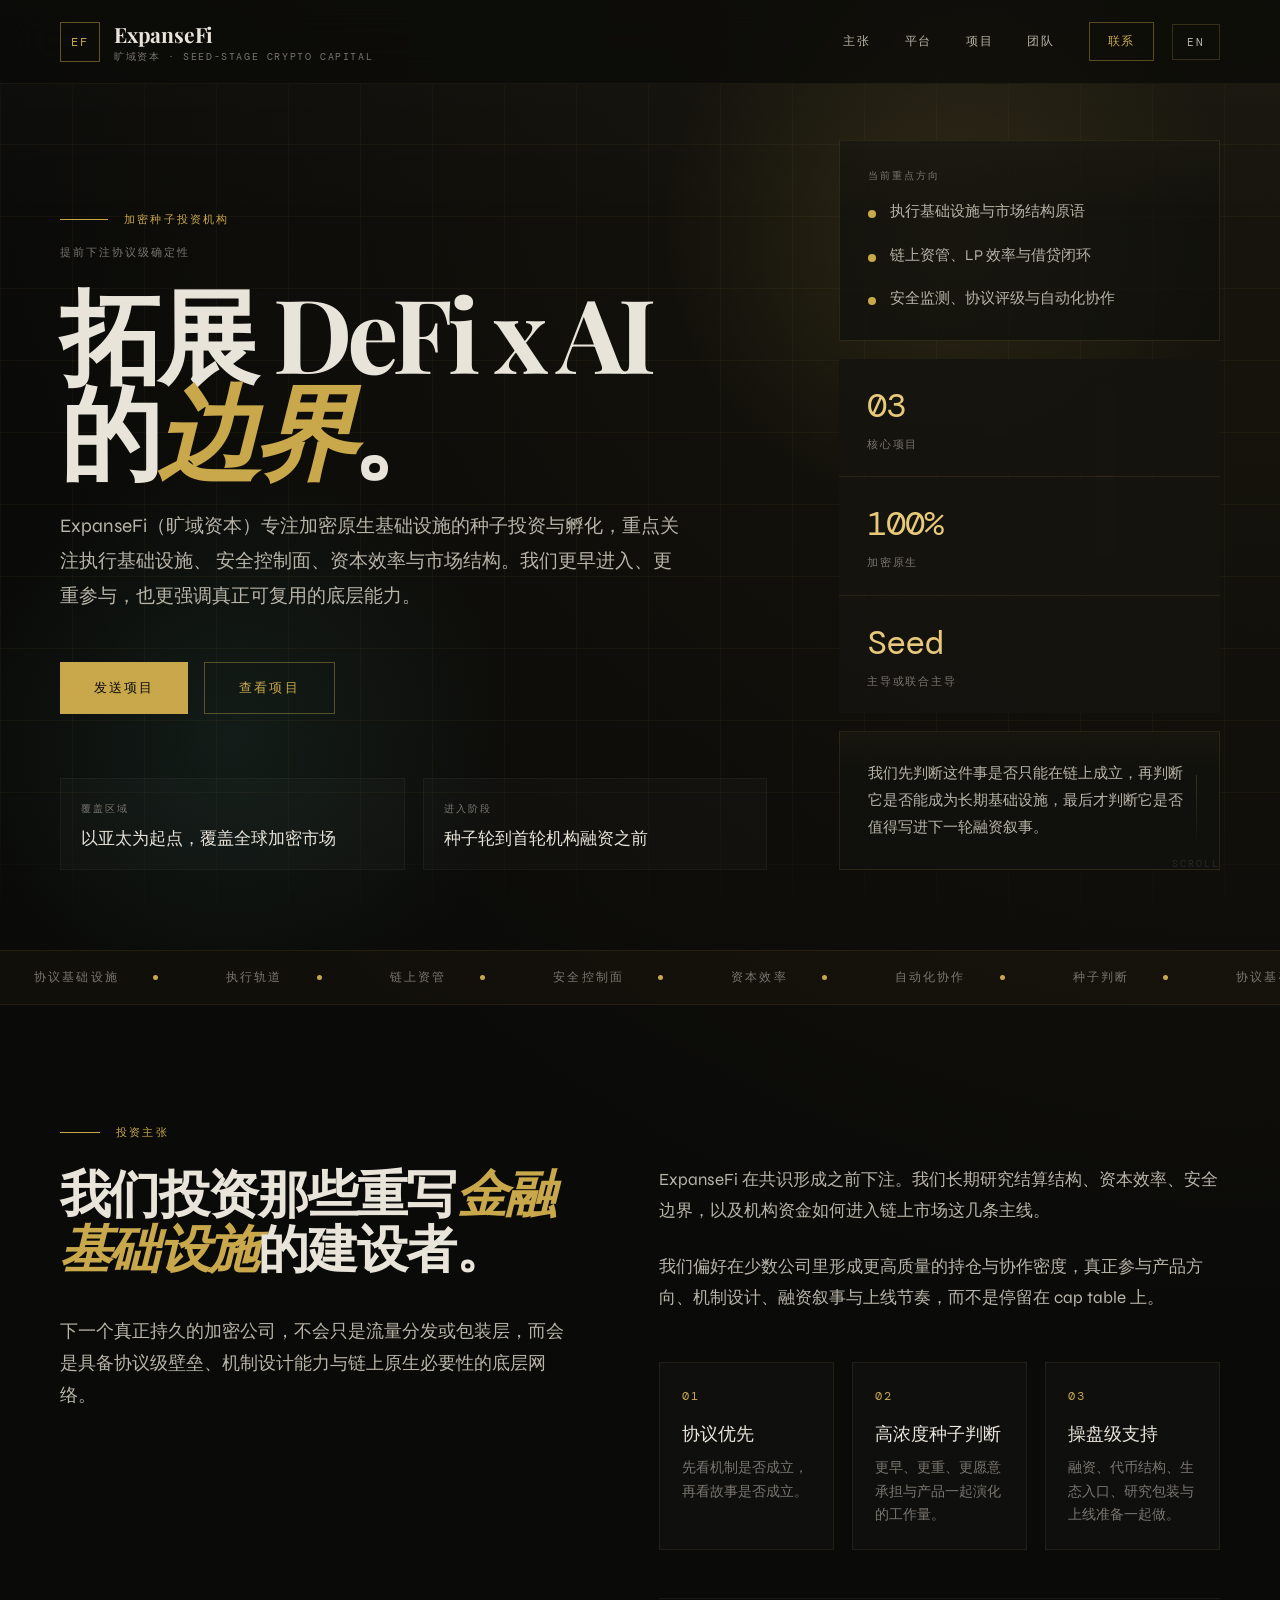
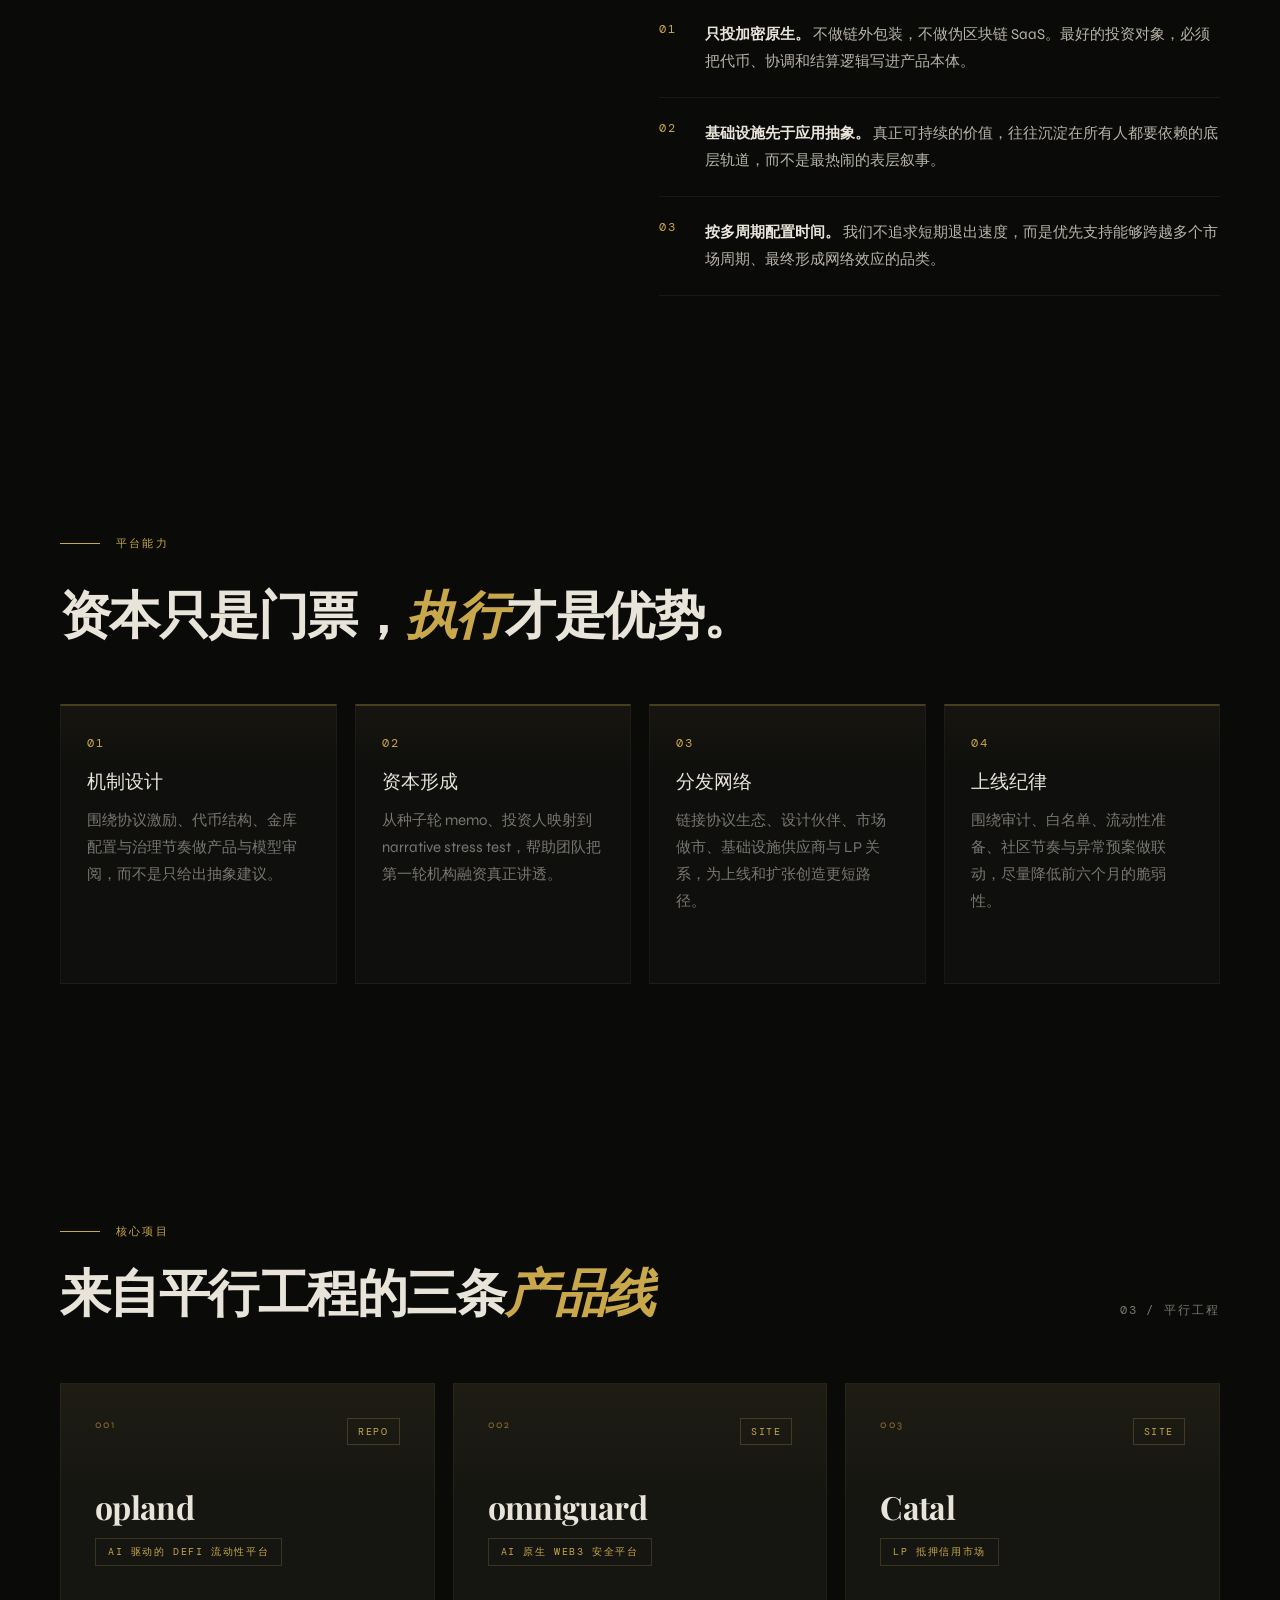
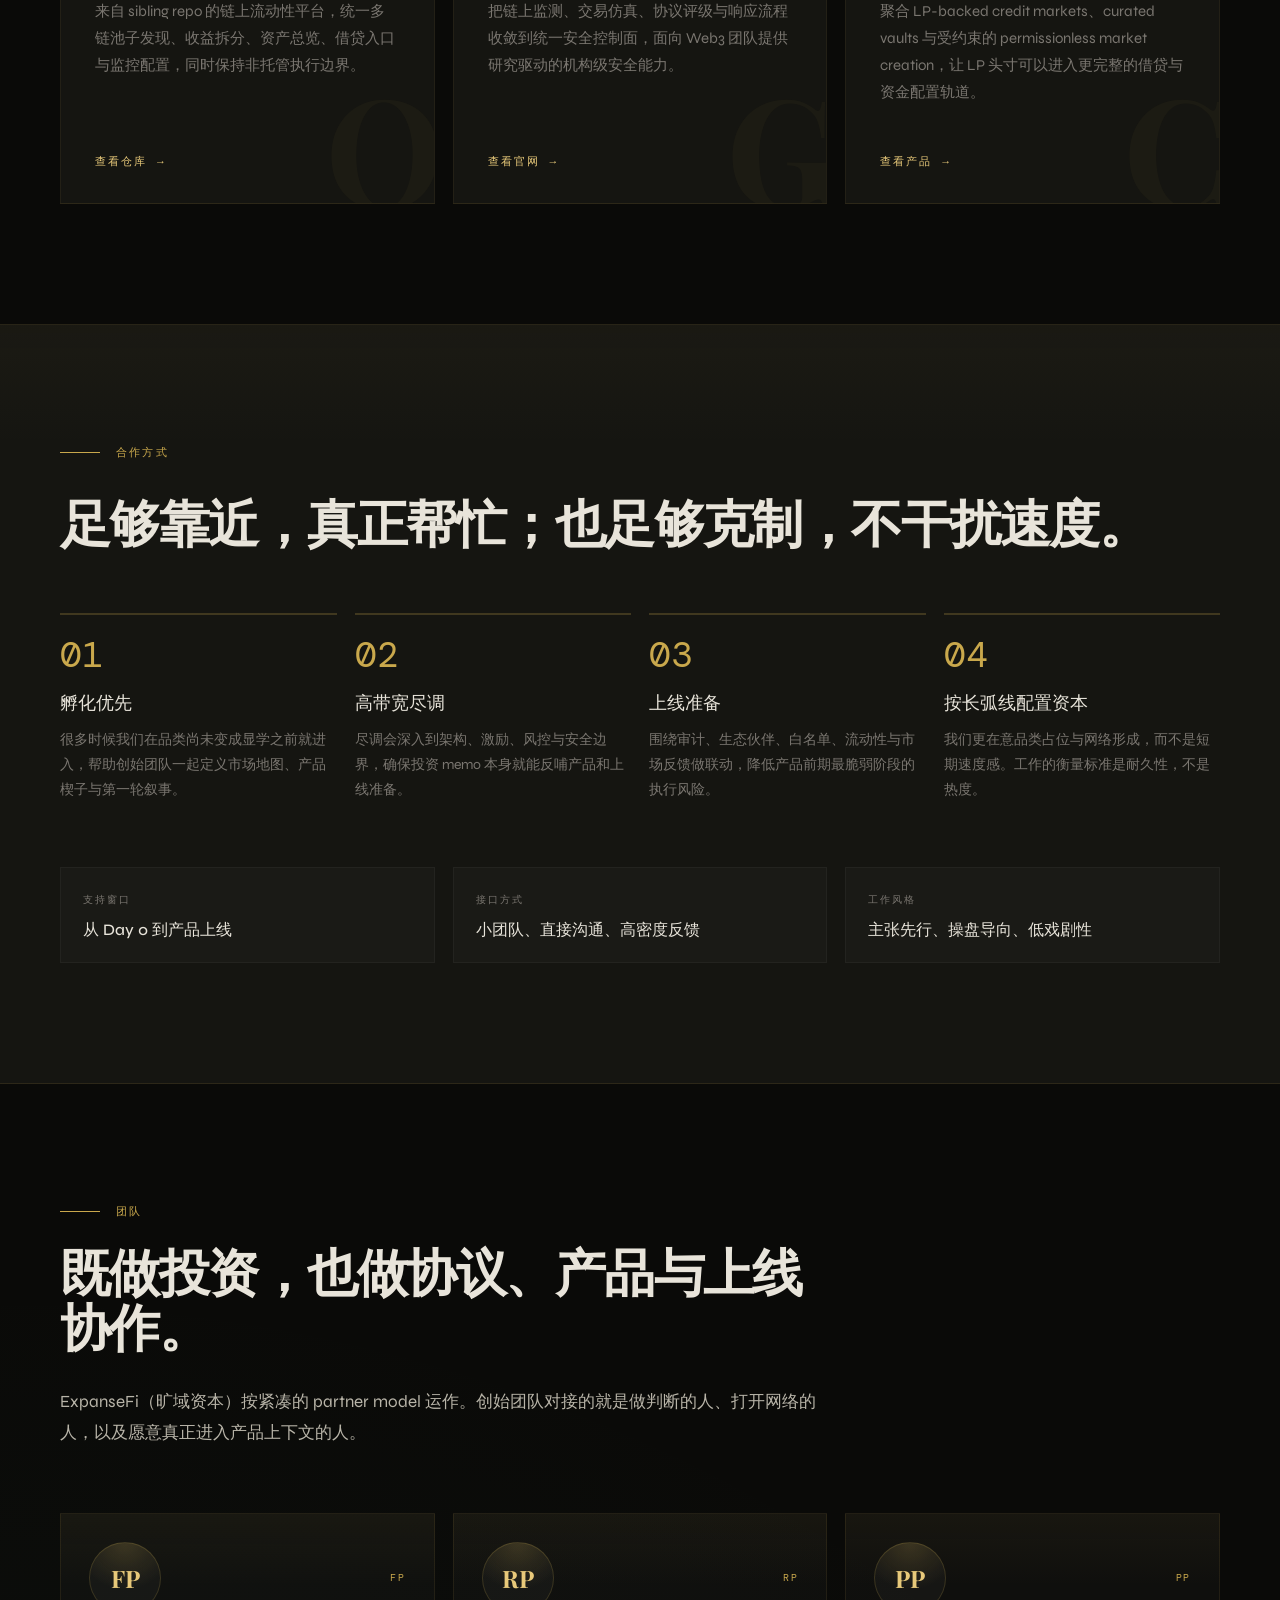
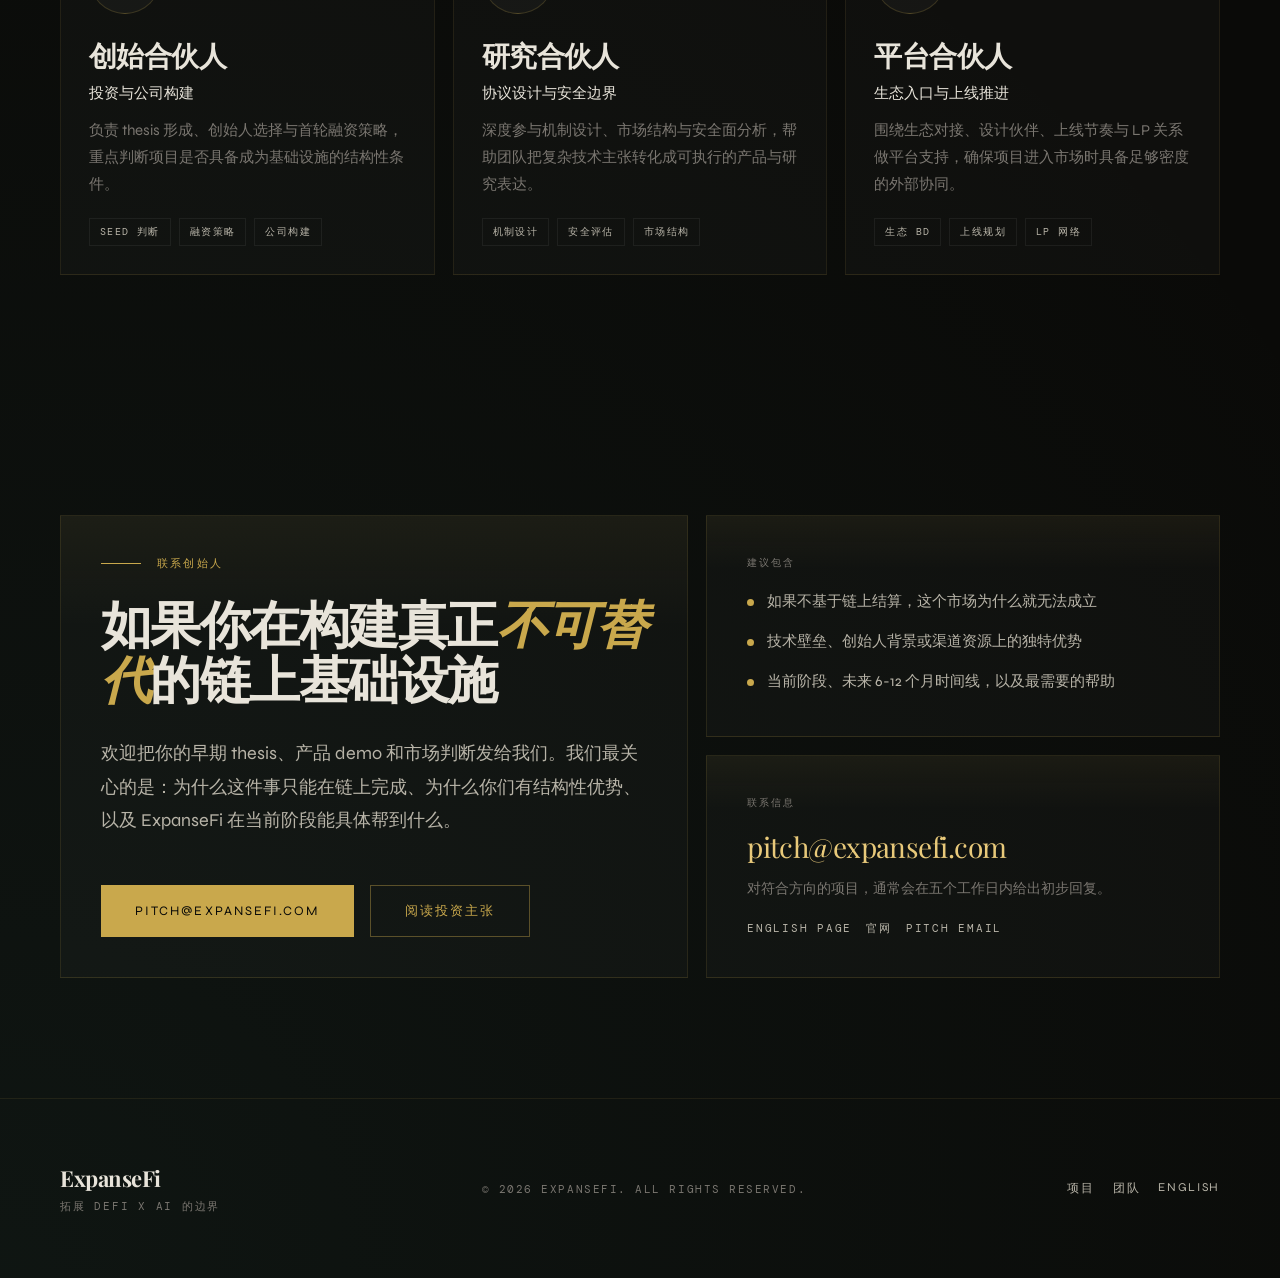
==== index.html @ 43fbf2d3 "Initial ExpanseFi site" ====
<!DOCTYPE html>
<html lang="zh-CN">
<head>
  <meta charset="UTF-8" />
  <meta name="viewport" content="width=device-width, initial-scale=1.0" />
  <meta
    name="description"
    content="ExpanseFi（旷域资本）聚焦加密原生基础设施的种子投资与孵化，展示投资主张、平台能力以及来自平行工程仓库的三条核心产品线。"
  />
  <meta name="theme-color" content="#0A0A08" />
  <meta property="og:title" content="ExpanseFi（旷域资本） | 中文展示页" />
  <meta
    property="og:description"
    content="拓展 DeFi x AI 的边界。种子阶段资本、平台支持与三条核心项目线索。"
  />
  <meta property="og:type" content="website" />
  <meta property="og:url" content="https://expansefi.com/" />
  <meta name="twitter:card" content="summary_large_image" />
  <meta
    name="twitter:description"
    content="ExpanseFi（旷域资本），加密原生基础设施的种子投资与孵化平台。"
  />
  <title>ExpanseFi（旷域资本）｜拓展 DeFi x AI 的边界</title>
  <link rel="canonical" href="https://expansefi.com/" />
  <link rel="alternate" hreflang="en" href="./en.html" />
  <link rel="icon" href="./favicon.svg" type="image/svg+xml" />
  <link rel="preconnect" href="https://fonts.googleapis.com" />
  <link rel="preconnect" href="https://fonts.gstatic.com" crossorigin />
  <link rel="stylesheet" href="./tokens.css" />
  <link rel="stylesheet" href="./global.css" />
  <link rel="stylesheet" href="./animations.css" />
</head>
<body>
  <div id="cursor" aria-hidden="true"></div>
  <div id="cursor-ring" aria-hidden="true"></div>

  <nav id="navbar" class="navbar" aria-label="主导航">
    <a href="#hero" class="logo">
      <span class="logo-mark">EF</span>
      <span class="logo-text">
        <strong>ExpanseFi</strong>
        <small>旷域资本 · Seed-Stage Crypto Capital</small>
      </span>
    </a>

    <div class="nav-tools">
      <div class="nav-links" id="nav-links">
        <a href="#thesis" data-nav-link>主张</a>
        <a href="#platform" data-nav-link>平台</a>
        <a href="#portfolio" data-nav-link>项目</a>
        <a href="#team" data-nav-link>团队</a>
        <a href="#contact" class="nav-cta" data-nav-link>联系</a>
      </div>
      <a href="./en.html" class="lang-switch" lang="en">EN</a>
    </div>

    <button
      class="nav-hamburger"
      type="button"
      aria-label="打开菜单"
      aria-controls="mobile-menu"
      aria-expanded="false"
      data-label-open="打开菜单"
      data-label-close="关闭菜单"
    >
      <span></span>
      <span></span>
      <span></span>
    </button>
  </nav>

  <div class="mobile-menu" id="mobile-menu" hidden>
    <div class="mobile-menu-inner">
      <div class="mobile-menu-top">
        <span class="mobile-menu-label">导航</span>
        <button class="mobile-menu-close" type="button" aria-label="关闭菜单">关闭</button>
      </div>
      <div class="mobile-menu-links">
        <a href="#thesis" data-mobile-link>主张</a>
        <a href="#platform" data-mobile-link>平台</a>
        <a href="#portfolio" data-mobile-link>项目</a>
        <a href="#team" data-mobile-link>团队</a>
        <a href="#contact" data-mobile-link>联系</a>
      </div>
      <div class="mobile-menu-footer">
        <span class="mobile-menu-label">Language</span>
        <a href="./en.html" class="mobile-menu-lang" lang="en">English</a>
      </div>
    </div>
  </div>

  <main>
    <section id="hero" class="hero">
      <div class="hero-bg" aria-hidden="true"></div>
      <div class="hero-grid" aria-hidden="true"></div>
      <div class="hero-watermark" aria-hidden="true">Ⅰ</div>

      <div class="hero-shell">
        <div class="hero-copy">
          <div class="tag fade-in d1">加密种子投资机构</div>
          <p class="hero-kicker fade-in d1">提前下注协议级确定性</p>
          <h1 class="hero-title fade-in d2">
            拓展 DeFi x AI<br />
            的<em>边界</em>。
          </h1>
          <p class="hero-lead fade-in d3">
            ExpanseFi（旷域资本）专注加密原生基础设施的种子投资与孵化，重点关注执行基础设施、
            安全控制面、资本效率与市场结构。我们更早进入、更重参与，也更强调真正可复用的底层能力。
          </p>

          <div class="hero-actions fade-in d4">
            <a href="#contact" class="btn-primary">发送项目</a>
            <a href="#portfolio" class="btn-outline">查看项目</a>
          </div>

          <div class="hero-notes fade-in d5">
            <div class="hero-note">
              <span class="hero-note-label">覆盖区域</span>
              <strong>以亚太为起点，覆盖全球加密市场</strong>
            </div>
            <div class="hero-note">
              <span class="hero-note-label">进入阶段</span>
              <strong>种子轮到首轮机构融资之前</strong>
            </div>
          </div>
        </div>

        <aside class="hero-rail fade-in d4" aria-label="当前重点方向">
          <div class="rail-panel">
            <div class="mini-label">当前重点方向</div>
            <ul class="focus-list">
              <li>执行基础设施与市场结构原语</li>
              <li>链上资管、LP 效率与借贷闭环</li>
              <li>安全监测、协议评级与自动化协作</li>
            </ul>
          </div>

          <div class="hero-stats">
            <div class="stat">
              <span class="stat-num" data-portfolio-count>03</span>
              <span class="stat-label">核心项目</span>
            </div>
            <div class="stat-divider" aria-hidden="true"></div>
            <div class="stat">
              <span class="stat-num">100%</span>
              <span class="stat-label">加密原生</span>
            </div>
            <div class="stat-divider" aria-hidden="true"></div>
            <div class="stat">
              <span class="stat-num">Seed</span>
              <span class="stat-label">主导或联合主导</span>
            </div>
          </div>

          <div class="rail-panel rail-panel-quote">
            <p>
              我们先判断这件事是否只能在链上成立，再判断它是否能成为长期基础设施，最后才判断它是否值得写进下一轮融资叙事。
            </p>
          </div>
        </aside>
      </div>

      <div class="hero-scroll fade-in d5" aria-hidden="true">
        <div class="scroll-line"></div>
        <span>Scroll</span>
      </div>
    </section>

    <div class="marquee-wrap" aria-hidden="true">
      <div class="marquee-track" id="marquee-track"></div>
    </div>

    <section id="thesis" class="section thesis-section">
      <div class="section-label reveal">投资主张</div>
      <div class="thesis-grid">
        <div class="thesis-left reveal">
          <h2>我们投资那些重写<em>金融基础设施</em>的建设者。</h2>
          <p class="thesis-pull">
            下一个真正持久的加密公司，不会只是流量分发或包装层，而会是具备协议级壁垒、机制设计能力与链上原生必要性的底层网络。
          </p>
        </div>

        <div class="thesis-right">
          <p class="reveal delay-1">
            ExpanseFi 在共识形成之前下注。我们长期研究结算结构、资本效率、安全边界，以及机构资金如何进入链上市场这几条主线。
          </p>
          <p class="reveal delay-2">
            我们偏好在少数公司里形成更高质量的持仓与协作密度，真正参与产品方向、机制设计、融资叙事与上线节奏，而不是停留在 cap table 上。
          </p>

          <div class="thesis-matrix">
            <article class="matrix-card reveal delay-1">
              <span class="matrix-num">01</span>
              <h3>协议优先</h3>
              <p>先看机制是否成立，再看故事是否成立。</p>
            </article>
            <article class="matrix-card reveal delay-2">
              <span class="matrix-num">02</span>
              <h3>高浓度种子判断</h3>
              <p>更早、更重、更愿意承担与产品一起演化的工作量。</p>
            </article>
            <article class="matrix-card reveal delay-3">
              <span class="matrix-num">03</span>
              <h3>操盘级支持</h3>
              <p>融资、代币结构、生态入口、研究包装与上线准备一起做。</p>
            </article>
          </div>

          <div class="principles reveal">
            <div class="principle">
              <span class="pnum">01</span>
              <span class="ptext">
                <strong>只投加密原生。</strong> 不做链外包装，不做伪区块链 SaaS。最好的投资对象，必须把代币、协调和结算逻辑写进产品本体。
              </span>
            </div>
            <div class="principle">
              <span class="pnum">02</span>
              <span class="ptext">
                <strong>基础设施先于应用抽象。</strong> 真正可持续的价值，往往沉淀在所有人都要依赖的底层轨道，而不是最热闹的表层叙事。
              </span>
            </div>
            <div class="principle">
              <span class="pnum">03</span>
              <span class="ptext">
                <strong>按多周期配置时间。</strong> 我们不追求短期退出速度，而是优先支持能够跨越多个市场周期、最终形成网络效应的品类。
              </span>
            </div>
          </div>
        </div>
      </div>
    </section>

    <section id="platform" class="section platform-section">
      <div class="platform-header">
        <div class="section-label reveal">平台能力</div>
        <h2 class="section-title reveal">
          资本只是门票，<em>执行</em>才是优势。
        </h2>
      </div>

      <div class="platform-grid">
        <article class="platform-card reveal">
          <span class="platform-num">01</span>
          <h3>机制设计</h3>
          <p>围绕协议激励、代币结构、金库配置与治理节奏做产品与模型审阅，而不是只给出抽象建议。</p>
        </article>
        <article class="platform-card reveal delay-1">
          <span class="platform-num">02</span>
          <h3>资本形成</h3>
          <p>从种子轮 memo、投资人映射到 narrative stress test，帮助团队把第一轮机构融资真正讲透。</p>
        </article>
        <article class="platform-card reveal delay-2">
          <span class="platform-num">03</span>
          <h3>分发网络</h3>
          <p>链接协议生态、设计伙伴、市场做市、基础设施供应商与 LP 关系，为上线和扩张创造更短路径。</p>
        </article>
        <article class="platform-card reveal delay-3">
          <span class="platform-num">04</span>
          <h3>上线纪律</h3>
          <p>围绕审计、白名单、流动性准备、社区节奏与异常预案做联动，尽量降低前六个月的脆弱性。</p>
        </article>
      </div>
    </section>

    <section id="portfolio" class="section portfolio-section">
      <div class="portfolio-header">
        <div>
          <div class="section-label reveal">核心项目</div>
          <h2 class="reveal">来自平行工程的三条<em>产品线</em></h2>
        </div>
        <span class="portfolio-count reveal" data-portfolio-summary>03 / 平行工程</span>
      </div>
      <div class="portfolio-grid" id="portfolio-grid"></div>
    </section>

    <section id="approach" class="section approach-section">
      <div class="approach-header">
        <div class="section-label reveal">合作方式</div>
        <h2 class="section-title reveal">
          足够靠近，真正帮忙；也足够克制，不干扰速度。
        </h2>
      </div>

      <div class="approach-grid" id="approach-grid"></div>

      <div class="support-strip reveal">
        <div class="support-card">
          <span class="support-label">支持窗口</span>
          <strong>从 Day 0 到产品上线</strong>
        </div>
        <div class="support-card">
          <span class="support-label">接口方式</span>
          <strong>小团队、直接沟通、高密度反馈</strong>
        </div>
        <div class="support-card">
          <span class="support-label">工作风格</span>
          <strong>主张先行、操盘导向、低戏剧性</strong>
        </div>
      </div>
    </section>

    <section id="team" class="section team-section">
      <div class="team-header">
        <div class="section-label reveal">团队</div>
        <h2 class="section-title reveal">既做投资，也做协议、产品与上线协作。</h2>
        <p class="team-copy reveal delay-1">
          ExpanseFi（旷域资本）按紧凑的 partner model 运作。创始团队对接的就是做判断的人、打开网络的人，以及愿意真正进入产品上下文的人。
        </p>
      </div>
      <div class="team-grid" id="team-grid"></div>
    </section>

    <section id="contact" class="section contact-section">
      <div class="contact-panel reveal">
        <div class="section-label">联系创始人</div>
        <h2 class="section-title">
          如果你在构建真正<em>不可替代</em>的链上基础设施
        </h2>
        <p class="contact-copy">
          欢迎把你的早期 thesis、产品 demo 和市场判断发给我们。我们最关心的是：为什么这件事只能在链上完成、为什么你们有结构性优势、以及 ExpanseFi 在当前阶段能具体帮到什么。
        </p>
        <div class="contact-actions">
          <a href="mailto:pitch@expansefi.com" class="btn-primary">pitch@expansefi.com</a>
          <a href="#thesis" class="btn-outline">阅读投资主张</a>
        </div>
      </div>

      <aside class="contact-sidebar reveal delay-1">
        <div class="contact-card">
          <div class="mini-label">建议包含</div>
          <ul class="contact-list">
            <li>如果不基于链上结算，这个市场为什么就无法成立</li>
            <li>技术壁垒、创始人背景或渠道资源上的独特优势</li>
            <li>当前阶段、未来 6-12 个月时间线，以及最需要的帮助</li>
          </ul>
        </div>

        <div class="contact-card">
          <div class="mini-label">联系信息</div>
          <a class="contact-mail" href="mailto:pitch@expansefi.com">pitch@expansefi.com</a>
          <p class="contact-meta">
            对符合方向的项目，通常会在五个工作日内给出初步回复。
          </p>
          <div class="contact-links">
            <a href="./en.html">English Page</a>
            <a href="https://expansefi.com/" target="_blank" rel="noopener noreferrer">官网</a>
            <a href="mailto:pitch@expansefi.com">Pitch Email</a>
          </div>
        </div>
      </aside>
    </section>
  </main>

  <footer>
    <div class="footer-brand">
      <div class="footer-logo">ExpanseFi</div>
      <p class="footer-tagline">拓展 DeFi x AI 的边界</p>
    </div>
    <div class="footer-copy">© <span data-current-year></span> ExpanseFi. All rights reserved.</div>
    <div class="footer-links">
      <a href="#portfolio">项目</a>
      <a href="#team">团队</a>
      <a href="./en.html">English</a>
    </div>
  </footer>

  <script src="./cursor.js" defer></script>
  <script src="./marquee.js" defer></script>
  <script src="./portfolio.js" defer></script>
  <script src="./approach.js" defer></script>
  <script src="./team.js" defer></script>
  <script src="./scroll.js" defer></script>
</body>
</html>
---- tokens.css ----
:root {
  /* Colors */
  --gold: #c9a84c;
  --gold-light: #e8c97a;
  --gold-dim: #8a6e30;
  --gold-subtle: rgba(201, 168, 76, 0.12);
  --gold-hover: rgba(201, 168, 76, 0.24);
  --ink: #0a0a08;
  --ink-2: #151511;
  --ink-3: #1d1d18;
  --ink-4: #292922;
  --text-primary: #e8e4da;
  --text-muted: #b8b4a8;
  --text-dim: #7a7670;
  --accent-teal: #4a9b8a;

  /* Typography */
  --font-display: "Playfair Display", Georgia, serif;
  --font-sans: "Syne", "Helvetica Neue", Helvetica, Arial, sans-serif;
  --font-mono: "DM Mono", "SFMono-Regular", "Fira Code", monospace;

  /* Layout */
  --container-max: 1280px;
  --section-pad-x: 60px;
  --nav-height: 84px;

  /* Spacing */
  --space-1: 8px;
  --space-2: 16px;
  --space-3: 24px;
  --space-4: 32px;
  --space-5: 40px;
  --space-6: 48px;
  --space-8: 64px;
  --space-10: 80px;
  --space-12: 96px;
  --space-15: 120px;
  --space-20: 160px;

  /* Borders */
  --border-subtle: 1px solid rgba(201, 168, 76, 0.1);
  --border-dim: 1px solid rgba(201, 168, 76, 0.2);
  --border-mid: 1px solid rgba(255, 255, 255, 0.06);

  /* Motion */
  --ease-out: cubic-bezier(0.16, 1, 0.3, 1);
  --ease-in: cubic-bezier(0.55, 0, 1, 0.45);
  --duration-fast: 0.15s;
  --duration-base: 0.25s;
  --duration-slow: 0.45s;
}

@media (max-width: 1024px) {
  :root {
    --section-pad-x: 40px;
  }
}

@media (max-width: 768px) {
  :root {
    --section-pad-x: 24px;
    --nav-height: 72px;
  }
}
---- global.css ----
/* ============================================
   EXPANSEFI — Global Styles
   ============================================ */

@import url('https://fonts.googleapis.com/css2?family=Playfair+Display:ital,wght@0,500;0,700;1,400;1,700&family=DM+Mono:wght@300;400;500&family=Syne:wght@400;500;700;800&display=swap');

/* Reset */
*,
*::before,
*::after {
  margin: 0;
  padding: 0;
  box-sizing: border-box;
}

html {
  font-size: 16px;
  scroll-behavior: smooth;
}

body {
  background:
    radial-gradient(circle at top right, rgba(201, 168, 76, 0.08), transparent 22%),
    radial-gradient(circle at bottom left, rgba(74, 155, 138, 0.08), transparent 26%),
    var(--ink);
  color: var(--text-primary);
  font-family: var(--font-sans);
  min-height: 100vh;
  overflow-x: hidden;
  cursor: none;
  -webkit-font-smoothing: antialiased;
  text-rendering: optimizeLegibility;
}

body.menu-open {
  overflow: hidden;
}

a {
  color: inherit;
  text-decoration: none;
}

img {
  display: block;
  max-width: 100%;
}

button,
input,
textarea,
select {
  font: inherit;
}

button {
  background: none;
  border: none;
  cursor: none;
}

main {
  position: relative;
  z-index: 1;
}

section[id] {
  scroll-margin-top: calc(var(--nav-height) + 32px);
}

/* Shared */
.section {
  width: min(100%, var(--container-max));
  margin: 0 auto;
  padding: var(--space-15) var(--section-pad-x);
}

.section-label,
.tag,
.mini-label,
.support-label,
.hero-note-label {
  font-family: var(--font-mono);
  text-transform: uppercase;
  letter-spacing: 0.2em;
}

.section-label {
  display: flex;
  align-items: center;
  gap: 16px;
  margin-bottom: var(--space-3);
  color: var(--gold);
  font-size: 11px;
}

.section-label::before {
  content: "";
  width: 40px;
  height: 1px;
  background: var(--gold);
}

.section-title {
  font-family: var(--font-display);
  font-size: clamp(38px, 4vw, 58px);
  font-weight: 700;
  letter-spacing: -0.03em;
  line-height: 1.08;
}

.section-title em {
  color: var(--gold);
  font-style: italic;
}

.mini-label,
.support-label,
.hero-note-label {
  color: var(--text-dim);
  font-size: 10px;
}

/* Cursor */
#cursor,
#cursor-ring {
  position: fixed;
  left: 0;
  top: 0;
  pointer-events: none;
  z-index: 9999;
}

#cursor {
  width: 10px;
  height: 10px;
  border-radius: 50%;
  background: var(--gold);
  mix-blend-mode: difference;
  transition: transform var(--duration-fast) ease;
}

#cursor-ring {
  width: 36px;
  height: 36px;
  border: 1px solid var(--gold);
  border-radius: 50%;
  opacity: 0.55;
  z-index: 9998;
  transition:
    transform var(--duration-base) ease,
    opacity var(--duration-base) ease,
    border-color var(--duration-base) ease;
}

/* Navigation */
.navbar {
  position: fixed;
  inset: 0 0 auto;
  z-index: 100;
  height: var(--nav-height);
  padding: 0 var(--section-pad-x);
  display: flex;
  align-items: center;
  justify-content: space-between;
  background: rgba(10, 10, 8, 0.72);
  border-bottom: 1px solid rgba(201, 168, 76, 0.08);
  backdrop-filter: blur(26px);
  -webkit-backdrop-filter: blur(26px);
}

.logo {
  display: inline-flex;
  align-items: center;
  gap: 14px;
}

.logo-mark {
  width: 40px;
  height: 40px;
  border: 1px solid rgba(201, 168, 76, 0.46);
  display: inline-flex;
  align-items: center;
  justify-content: center;
  color: var(--gold);
  font-family: var(--font-mono);
  font-size: 12px;
  letter-spacing: 0.16em;
}

.logo-text {
  display: flex;
  flex-direction: column;
  gap: 2px;
}

.logo-text strong {
  font-family: var(--font-display);
  font-size: 21px;
  font-weight: 700;
  letter-spacing: -0.01em;
}

.logo-text small {
  color: var(--text-dim);
  font-family: var(--font-mono);
  font-size: 10px;
  letter-spacing: 0.16em;
  text-transform: uppercase;
}

.nav-links {
  display: flex;
  align-items: center;
  gap: 34px;
}

.nav-tools {
  display: flex;
  align-items: center;
  gap: 18px;
}

.nav-links a,
.mobile-menu-links a,
.footer-links a {
  color: var(--text-muted);
  font-size: 12px;
  letter-spacing: 0.14em;
  text-transform: uppercase;
  transition:
    color var(--duration-base),
    opacity var(--duration-base),
    border-color var(--duration-base),
    background var(--duration-base);
}

.nav-links a:hover,
.nav-links a.is-active,
.mobile-menu-links a:hover,
.footer-links a:hover {
  color: var(--gold);
}

.nav-cta {
  padding: 10px 18px;
  border: 1px solid rgba(201, 168, 76, 0.4);
  color: var(--gold) !important;
}

.nav-cta:hover,
.nav-cta.is-active {
  background: rgba(201, 168, 76, 0.08);
}

.lang-switch,
.mobile-menu-lang {
  display: inline-flex;
  align-items: center;
  justify-content: center;
  min-width: 48px;
  padding: 10px 12px;
  border: 1px solid rgba(201, 168, 76, 0.22);
  color: var(--text-muted);
  font-family: var(--font-mono);
  font-size: 11px;
  letter-spacing: 0.14em;
  text-transform: uppercase;
  transition:
    color var(--duration-base),
    border-color var(--duration-base),
    background var(--duration-base);
}

.lang-switch:hover,
.mobile-menu-lang:hover {
  color: var(--gold);
  border-color: rgba(201, 168, 76, 0.48);
  background: rgba(201, 168, 76, 0.06);
}

.nav-hamburger {
  display: none;
  flex-direction: column;
  gap: 5px;
  width: 38px;
  height: 38px;
  align-items: center;
  justify-content: center;
}

.nav-hamburger span {
  width: 20px;
  height: 1.5px;
  background: var(--text-primary);
  transition:
    transform var(--duration-base) var(--ease-out),
    opacity var(--duration-base) var(--ease-out);
}

.nav-hamburger[aria-expanded="true"] span:nth-child(1) {
  transform: translateY(6.5px) rotate(45deg);
}

.nav-hamburger[aria-expanded="true"] span:nth-child(2) {
  opacity: 0;
}

.nav-hamburger[aria-expanded="true"] span:nth-child(3) {
  transform: translateY(-6.5px) rotate(-45deg);
}

.mobile-menu {
  position: fixed;
  inset: var(--nav-height) 0 0;
  z-index: 95;
  padding: 0 var(--section-pad-x) var(--space-6);
  background:
    linear-gradient(180deg, rgba(201, 168, 76, 0.04), transparent 18%),
    rgba(10, 10, 8, 0.985);
  border-top: 1px solid rgba(201, 168, 76, 0.08);
  backdrop-filter: blur(18px);
  -webkit-backdrop-filter: blur(18px);
}

.mobile-menu[hidden] {
  display: none;
}

.mobile-menu-inner {
  height: 100%;
  padding: 24px 0 0;
  display: flex;
  flex-direction: column;
  gap: 36px;
}

.mobile-menu-top {
  display: flex;
  align-items: center;
  justify-content: space-between;
}

.mobile-menu-label,
.mobile-menu-close {
  color: var(--text-dim);
  font-family: var(--font-mono);
  font-size: 11px;
  letter-spacing: 0.16em;
  text-transform: uppercase;
}

.mobile-menu-links {
  display: grid;
  gap: 18px;
}

.mobile-menu-links a {
  font-family: var(--font-display);
  font-size: clamp(34px, 8vw, 48px);
  letter-spacing: -0.02em;
  text-transform: none;
  color: var(--text-primary);
}

.mobile-menu-footer {
  margin-top: auto;
  padding-top: 24px;
  border-top: 1px solid rgba(201, 168, 76, 0.08);
  display: flex;
  align-items: center;
  justify-content: space-between;
  gap: 16px;
}

/* Hero */
.hero {
  position: relative;
  min-height: 100vh;
  padding: calc(var(--nav-height) + 56px) var(--section-pad-x) var(--space-10);
  display: flex;
  align-items: stretch;
  overflow: clip;
}

.hero-bg {
  position: absolute;
  inset: 0;
  background:
    radial-gradient(circle at 74% 24%, rgba(201, 168, 76, 0.14), transparent 24%),
    radial-gradient(circle at 18% 78%, rgba(74, 155, 138, 0.12), transparent 22%),
    linear-gradient(180deg, rgba(255, 255, 255, 0.02), transparent 24%);
  pointer-events: none;
}

.hero-grid {
  position: absolute;
  inset: 0;
  background-image:
    linear-gradient(rgba(201, 168, 76, 0.05) 1px, transparent 1px),
    linear-gradient(90deg, rgba(201, 168, 76, 0.05) 1px, transparent 1px);
  background-size: 72px 72px;
  mask-image: linear-gradient(180deg, transparent 0%, black 14%, black 82%, transparent 100%);
  pointer-events: none;
}

.hero-watermark {
  position: absolute;
  right: max(var(--section-pad-x), calc((100vw - var(--container-max)) / 2 + var(--section-pad-x)));
  top: 48%;
  transform: translateY(-50%);
  font-family: var(--font-display);
  font-size: clamp(180px, 18vw, 280px);
  line-height: 1;
  color: rgba(201, 168, 76, 0.05);
  pointer-events: none;
}

.hero-shell {
  position: relative;
  z-index: 1;
  width: min(100%, var(--container-max));
  margin: 0 auto;
  display: grid;
  grid-template-columns: minmax(0, 1.3fr) minmax(320px, 0.7fr);
  align-items: end;
  gap: 72px;
}

.hero-copy {
  max-width: 760px;
}

.tag {
  display: inline-flex;
  align-items: center;
  gap: 16px;
  margin-bottom: 18px;
  color: var(--gold);
  font-size: 11px;
}

.tag::before {
  content: "";
  width: 48px;
  height: 1px;
  background: var(--gold);
}

.hero-kicker {
  color: var(--text-dim);
  font-family: var(--font-mono);
  font-size: 11px;
  letter-spacing: 0.18em;
  text-transform: uppercase;
  margin-bottom: var(--space-3);
}

.hero-title {
  font-family: var(--font-display);
  font-size: clamp(60px, 8vw, 112px);
  line-height: 0.94;
  letter-spacing: -0.05em;
  margin-bottom: var(--space-4);
}

.hero-title em {
  color: var(--gold);
  font-style: italic;
}

.hero-lead {
  max-width: 620px;
  font-size: 19px;
  line-height: 1.85;
  color: var(--text-muted);
}

.hero-actions {
  display: flex;
  flex-wrap: wrap;
  gap: 16px;
  margin-top: var(--space-6);
}

.hero-notes {
  margin-top: var(--space-8);
  display: grid;
  grid-template-columns: repeat(2, minmax(0, 1fr));
  gap: 18px;
}

.hero-note {
  padding: 18px 20px;
  background: rgba(255, 255, 255, 0.02);
  border: 1px solid rgba(255, 255, 255, 0.04);
}

.hero-note strong {
  display: block;
  margin-top: 10px;
  font-size: 17px;
  font-weight: 500;
  line-height: 1.5;
}

.hero-rail {
  display: grid;
  gap: 18px;
}

.rail-panel {
  padding: 28px;
  border: 1px solid rgba(201, 168, 76, 0.12);
  background:
    linear-gradient(180deg, rgba(201, 168, 76, 0.03), transparent 35%),
    rgba(17, 17, 14, 0.78);
  backdrop-filter: blur(12px);
}

.focus-list {
  list-style: none;
  display: grid;
  gap: 18px;
  margin-top: 16px;
}

.focus-list li {
  position: relative;
  padding-left: 22px;
  font-size: 15px;
  line-height: 1.7;
  color: var(--text-muted);
}

.focus-list li::before {
  content: "";
  position: absolute;
  left: 0;
  top: 11px;
  width: 8px;
  height: 8px;
  border-radius: 50%;
  background: var(--gold);
}

.hero-stats {
  display: grid;
  gap: 1px;
  background: rgba(201, 168, 76, 0.12);
}

.stat {
  display: grid;
  gap: 8px;
  padding: 24px 28px;
  background: rgba(17, 17, 14, 0.86);
}

.stat-num {
  color: var(--gold-light);
  font-family: var(--font-mono);
  font-size: clamp(28px, 4vw, 34px);
  letter-spacing: -0.03em;
}

.stat-label {
  color: var(--text-dim);
  font-family: var(--font-mono);
  font-size: 11px;
  letter-spacing: 0.16em;
  text-transform: uppercase;
  line-height: 1.5;
}

.stat-divider {
  display: none;
}

.rail-panel-quote p {
  color: var(--text-muted);
  font-size: 15px;
  line-height: 1.8;
}

.hero-scroll {
  position: absolute;
  right: var(--section-pad-x);
  bottom: var(--space-10);
  display: flex;
  flex-direction: column;
  align-items: center;
  gap: 10px;
  color: var(--text-dim);
  font-family: var(--font-mono);
  font-size: 10px;
  letter-spacing: 0.2em;
  text-transform: uppercase;
}

.scroll-line {
  width: 1px;
  height: 72px;
  background: linear-gradient(to bottom, var(--gold), transparent);
  animation: scrollPulse 2s ease-in-out infinite;
}

/* Marquee */
.marquee-wrap {
  overflow: hidden;
  border-top: var(--border-subtle);
  border-bottom: var(--border-subtle);
  background: rgba(201, 168, 76, 0.03);
}

.marquee-track {
  display: flex;
  width: max-content;
  white-space: nowrap;
  animation: marquee 34s linear infinite;
}

.marquee-item {
  display: inline-flex;
  align-items: center;
  gap: 34px;
  padding: 18px 34px;
  color: var(--text-dim);
  font-family: var(--font-mono);
  font-size: 12px;
  letter-spacing: 0.18em;
  text-transform: uppercase;
}

.marquee-dot {
  width: 5px;
  height: 5px;
  border-radius: 50%;
  background: var(--gold);
  flex-shrink: 0;
}

/* Thesis */
.thesis-grid {
  display: grid;
  grid-template-columns: minmax(0, 0.95fr) minmax(0, 1.05fr);
  gap: 92px;
}

.thesis-left h2 {
  font-family: var(--font-display);
  font-size: clamp(40px, 4vw, 56px);
  font-weight: 700;
  line-height: 1.08;
  letter-spacing: -0.03em;
}

.thesis-left h2 em {
  color: var(--gold);
  font-style: italic;
}

.thesis-pull {
  margin-top: var(--space-5);
  color: var(--text-muted);
  font-size: 18px;
  line-height: 1.8;
}

.thesis-right > p {
  color: var(--text-muted);
  font-size: 17px;
  line-height: 1.85;
}

.thesis-right > p + p {
  margin-top: var(--space-3);
}

.thesis-matrix {
  display: grid;
  grid-template-columns: repeat(3, minmax(0, 1fr));
  gap: 18px;
  margin-top: var(--space-6);
}

.matrix-card {
  padding: 22px;
  border: 1px solid rgba(201, 168, 76, 0.1);
  background: rgba(255, 255, 255, 0.018);
}

.matrix-num,
.platform-num,
.pnum,
.approach-num {
  color: var(--gold);
  font-family: var(--font-mono);
}

.matrix-num,
.platform-num {
  font-size: 12px;
  letter-spacing: 0.18em;
}

.matrix-card h3 {
  margin-top: 18px;
  margin-bottom: 10px;
  font-size: 18px;
  font-weight: 500;
}

.matrix-card p {
  color: var(--text-dim);
  font-size: 14px;
  line-height: 1.7;
}

.principles {
  margin-top: var(--space-6);
  border-top: var(--border-mid);
}

.principle {
  display: flex;
  align-items: flex-start;
  gap: 18px;
  padding: 22px 0;
  border-bottom: var(--border-mid);
}

.pnum {
  min-width: 28px;
  font-size: 12px;
  letter-spacing: 0.14em;
}

.ptext {
  color: var(--text-muted);
  font-size: 15px;
  line-height: 1.8;
}

.ptext strong {
  color: var(--text-primary);
  font-weight: 600;
}

/* Platform */
.platform-section {
  position: relative;
}

.platform-header {
  display: flex;
  flex-direction: column;
  gap: 10px;
  margin-bottom: var(--space-8);
}

.platform-grid {
  display: grid;
  grid-template-columns: repeat(4, minmax(0, 1fr));
  gap: 18px;
}

.platform-card {
  min-height: 280px;
  padding: 26px;
  border-top: 2px solid rgba(201, 168, 76, 0.3);
  background:
    linear-gradient(180deg, rgba(201, 168, 76, 0.04), transparent 22%),
    rgba(255, 255, 255, 0.02);
  border-left: 1px solid rgba(255, 255, 255, 0.04);
  border-right: 1px solid rgba(255, 255, 255, 0.04);
  border-bottom: 1px solid rgba(255, 255, 255, 0.04);
}

.platform-card h3 {
  margin-top: 18px;
  margin-bottom: 12px;
  font-size: 19px;
  font-weight: 500;
}

.platform-card p {
  color: var(--text-dim);
  font-size: 15px;
  line-height: 1.8;
}

/* Portfolio */
.portfolio-section {
  width: 100%;
  max-width: none;
  padding-left: var(--section-pad-x);
  padding-right: var(--section-pad-x);
}

.portfolio-header,
.portfolio-grid {
  width: min(100%, var(--container-max));
  margin: 0 auto;
}

.portfolio-header {
  display: flex;
  justify-content: space-between;
  align-items: flex-end;
  gap: 24px;
  margin-bottom: var(--space-8);
}

.portfolio-header h2 {
  font-family: var(--font-display);
  font-size: clamp(38px, 4vw, 56px);
  font-weight: 700;
  letter-spacing: -0.03em;
  line-height: 1.08;
}

.portfolio-header h2 em {
  color: var(--gold);
  font-style: italic;
}

.portfolio-count {
  color: var(--text-dim);
  font-family: var(--font-mono);
  font-size: 12px;
  letter-spacing: 0.16em;
  text-transform: uppercase;
}

.portfolio-grid {
  display: grid;
  grid-template-columns: repeat(3, minmax(0, 1fr));
  gap: 18px;
}

.port-card {
  position: relative;
  min-height: 360px;
  display: flex;
  flex-direction: column;
  padding: 34px;
  overflow: hidden;
  background:
    linear-gradient(180deg, rgba(201, 168, 76, 0.05), transparent 28%),
    var(--ink-2);
  border: 1px solid rgba(201, 168, 76, 0.08);
  transition:
    transform var(--duration-slow) var(--ease-out),
    border-color var(--duration-slow) var(--ease-out),
    background var(--duration-slow) var(--ease-out);
}

.port-card::before {
  content: "";
  position: absolute;
  inset: 0 auto auto 0;
  width: 100%;
  height: 2px;
  background: linear-gradient(90deg, var(--gold), transparent);
  opacity: 0;
  transition: opacity var(--duration-slow) var(--ease-out);
}

.port-card:hover {
  transform: translateY(-6px);
  border-color: rgba(201, 168, 76, 0.24);
  background:
    linear-gradient(180deg, rgba(201, 168, 76, 0.08), transparent 30%),
    var(--ink-3);
}

.port-card:hover::before {
  opacity: 1;
}

.port-top {
  display: flex;
  justify-content: space-between;
  align-items: flex-start;
  gap: 20px;
  margin-bottom: var(--space-5);
}

.port-num {
  font-size: 11px;
  letter-spacing: 0.2em;
  color: var(--gold-dim);
}

.port-status {
  padding: 6px 10px;
  border: 1px solid rgba(201, 168, 76, 0.24);
  color: var(--gold);
  font-family: var(--font-mono);
  font-size: 10px;
  letter-spacing: 0.16em;
  text-transform: uppercase;
}

.port-name {
  position: relative;
  z-index: 1;
  font-family: var(--font-display);
  font-size: 32px;
  font-weight: 700;
  letter-spacing: -0.02em;
  margin-bottom: 10px;
}

.port-tag {
  display: inline-flex;
  align-self: flex-start;
  margin-bottom: var(--space-4);
  padding: 6px 12px;
  border: 1px solid rgba(201, 168, 76, 0.22);
  color: var(--gold);
  font-family: var(--font-mono);
  font-size: 10px;
  letter-spacing: 0.16em;
  text-transform: uppercase;
}

.port-desc {
  position: relative;
  z-index: 1;
  color: var(--text-dim);
  font-size: 15px;
  line-height: 1.8;
  margin-bottom: auto;
}

.port-link {
  position: relative;
  z-index: 1;
  margin-top: var(--space-6);
  display: inline-flex;
  align-items: center;
  gap: 10px;
  color: var(--gold-light);
  font-family: var(--font-mono);
  font-size: 11px;
  letter-spacing: 0.18em;
  text-transform: uppercase;
  transition: gap var(--duration-base) var(--ease-out);
}

.port-card:hover .port-link {
  gap: 14px;
}

.port-bg-letter {
  position: absolute;
  right: -10px;
  bottom: -18px;
  font-family: var(--font-display);
  font-size: 150px;
  font-weight: 700;
  line-height: 1;
  color: rgba(201, 168, 76, 0.04);
  user-select: none;
}

/* Approach */
.approach-section {
  width: 100%;
  max-width: none;
  padding-left: var(--section-pad-x);
  padding-right: var(--section-pad-x);
  background:
    linear-gradient(180deg, rgba(201, 168, 76, 0.03), transparent 16%),
    var(--ink-2);
  border-top: var(--border-subtle);
  border-bottom: var(--border-subtle);
}

.approach-header,
.approach-grid,
.support-strip {
  width: min(100%, var(--container-max));
  margin: 0 auto;
}

.approach-header {
  display: flex;
  flex-direction: column;
  gap: 10px;
}

.approach-grid {
  display: grid;
  grid-template-columns: repeat(4, minmax(0, 1fr));
  gap: 18px;
  margin-top: var(--space-8);
}

.approach-item {
  padding-top: 22px;
  border-top: 2px solid rgba(201, 168, 76, 0.24);
}

.approach-num {
  font-size: 36px;
  line-height: 1;
}

.approach-title {
  margin-top: 18px;
  margin-bottom: 12px;
  font-size: 18px;
  font-weight: 500;
}

.approach-desc {
  color: var(--text-dim);
  font-size: 14px;
  line-height: 1.8;
}

.support-strip {
  display: grid;
  grid-template-columns: repeat(3, minmax(0, 1fr));
  gap: 18px;
  margin-top: var(--space-8);
}

.support-card {
  padding: 20px 22px;
  border: 1px solid rgba(255, 255, 255, 0.04);
  background: rgba(255, 255, 255, 0.02);
}

.support-card strong {
  display: block;
  margin-top: 10px;
  font-size: 16px;
  font-weight: 500;
  line-height: 1.6;
}

/* Team */
.team-header {
  max-width: 760px;
}

.team-copy {
  margin-top: var(--space-4);
  color: var(--text-muted);
  font-size: 17px;
  line-height: 1.85;
}

.team-grid {
  display: grid;
  grid-template-columns: repeat(3, minmax(0, 1fr));
  gap: 18px;
  margin-top: var(--space-8);
}

.team-card {
  padding: 28px;
  background:
    linear-gradient(180deg, rgba(201, 168, 76, 0.05), transparent 20%),
    rgba(255, 255, 255, 0.02);
  border: 1px solid rgba(201, 168, 76, 0.1);
}

.team-top {
  display: flex;
  justify-content: space-between;
  align-items: center;
  gap: 16px;
  margin-bottom: 22px;
}

.team-avatar {
  width: 72px;
  height: 72px;
  border-radius: 50%;
  border: 1px solid rgba(201, 168, 76, 0.2);
  display: flex;
  align-items: center;
  justify-content: center;
  background:
    radial-gradient(circle at top, rgba(201, 168, 76, 0.18), transparent 60%),
    rgba(255, 255, 255, 0.03);
  color: var(--gold-light);
  font-family: var(--font-display);
  font-size: 24px;
  font-weight: 700;
}

.team-role-tag {
  color: var(--gold);
  font-family: var(--font-mono);
  font-size: 10px;
  letter-spacing: 0.16em;
  text-transform: uppercase;
}

.team-name {
  font-family: var(--font-display);
  font-size: 28px;
  font-weight: 700;
  letter-spacing: -0.02em;
  margin-bottom: 8px;
}

.team-role {
  color: var(--text-primary);
  font-size: 15px;
  font-weight: 500;
  margin-bottom: 14px;
}

.team-bio {
  color: var(--text-dim);
  font-size: 15px;
  line-height: 1.8;
}

.team-skills {
  display: flex;
  flex-wrap: wrap;
  gap: 8px;
  margin-top: 20px;
}

.team-skills span {
  padding: 6px 10px;
  border: 1px solid rgba(255, 255, 255, 0.06);
  color: var(--text-muted);
  font-family: var(--font-mono);
  font-size: 10px;
  letter-spacing: 0.14em;
  text-transform: uppercase;
}

/* Contact */
.contact-section {
  display: grid;
  grid-template-columns: minmax(0, 1.1fr) minmax(320px, 0.9fr);
  gap: 18px;
}

.contact-panel,
.contact-card {
  padding: clamp(28px, 4vw, 40px);
  background:
    linear-gradient(180deg, rgba(201, 168, 76, 0.06), transparent 24%),
    rgba(255, 255, 255, 0.02);
  border: 1px solid rgba(201, 168, 76, 0.12);
}

.contact-copy {
  margin-top: var(--space-4);
  max-width: 720px;
  color: var(--text-muted);
  font-size: 18px;
  line-height: 1.85;
}

.contact-actions {
  display: flex;
  flex-wrap: wrap;
  gap: 16px;
  margin-top: var(--space-6);
}

.contact-sidebar {
  display: grid;
  gap: 18px;
}

.contact-list {
  list-style: none;
  display: grid;
  gap: 14px;
  margin-top: 18px;
}

.contact-list li {
  position: relative;
  padding-left: 20px;
  color: var(--text-muted);
  font-size: 15px;
  line-height: 1.75;
}

.contact-list li::before {
  content: "";
  position: absolute;
  left: 0;
  top: 11px;
  width: 7px;
  height: 7px;
  border-radius: 50%;
  background: var(--gold);
}

.contact-mail {
  display: inline-block;
  margin-top: 18px;
  color: var(--gold-light);
  font-family: var(--font-display);
  font-size: 28px;
  letter-spacing: -0.02em;
}

.contact-meta {
  margin-top: 12px;
  color: var(--text-dim);
  font-size: 14px;
  line-height: 1.7;
}

.contact-links {
  display: flex;
  flex-wrap: wrap;
  gap: 14px;
  margin-top: 20px;
}

.contact-links a {
  color: var(--text-muted);
  font-family: var(--font-mono);
  font-size: 11px;
  letter-spacing: 0.16em;
  text-transform: uppercase;
}

.contact-links a:hover {
  color: var(--gold);
}

/* Buttons */
.btn-primary,
.btn-outline {
  display: inline-flex;
  align-items: center;
  justify-content: center;
  padding: 16px 34px;
  min-height: 52px;
  font-size: 13px;
  letter-spacing: 0.16em;
  text-transform: uppercase;
  transition:
    background var(--duration-base) var(--ease-out),
    color var(--duration-base) var(--ease-out),
    border-color var(--duration-base) var(--ease-out),
    transform var(--duration-base) var(--ease-out);
}

.btn-primary:hover,
.btn-outline:hover {
  transform: translateY(-2px);
}

.btn-primary {
  background: var(--gold);
  color: var(--ink);
}

.btn-primary:hover {
  background: var(--gold-light);
}

.btn-outline {
  border: 1px solid rgba(201, 168, 76, 0.4);
  color: var(--gold);
}

.btn-outline:hover {
  border-color: rgba(201, 168, 76, 0.7);
  background: rgba(201, 168, 76, 0.06);
}

/* Footer */
footer {
  width: min(100%, var(--container-max));
  margin: 0 auto;
  padding: var(--space-8) var(--section-pad-x);
  display: flex;
  justify-content: space-between;
  align-items: center;
  gap: 24px;
  flex-wrap: wrap;
  border-top: var(--border-subtle);
}

.footer-brand {
  display: grid;
  gap: 6px;
}

.footer-logo {
  font-family: var(--font-display);
  font-size: 22px;
  font-weight: 700;
  letter-spacing: -0.02em;
}

.footer-tagline {
  color: var(--text-dim);
  font-family: var(--font-mono);
  font-size: 11px;
  letter-spacing: 0.16em;
  text-transform: uppercase;
}

.footer-copy {
  color: var(--text-dim);
  font-family: var(--font-mono);
  font-size: 11px;
  letter-spacing: 0.14em;
  text-transform: uppercase;
}

.footer-links {
  display: flex;
  flex-wrap: wrap;
  gap: 18px;
}

/* States */
a:focus-visible,
button:focus-visible {
  outline: 2px solid rgba(201, 168, 76, 0.7);
  outline-offset: 4px;
}

/* Responsive */
@media (max-width: 1180px) {
  .hero-shell,
  .contact-section {
    grid-template-columns: 1fr;
  }

  .platform-grid,
  .approach-grid {
    grid-template-columns: repeat(2, minmax(0, 1fr));
  }

  .team-grid {
    grid-template-columns: repeat(2, minmax(0, 1fr));
  }

  .thesis-matrix {
    grid-template-columns: 1fr;
  }
}

@media (max-width: 1024px) {
  .thesis-grid {
    grid-template-columns: 1fr;
    gap: 56px;
  }

  .portfolio-grid {
    grid-template-columns: repeat(2, minmax(0, 1fr));
  }

  .support-strip {
    grid-template-columns: 1fr;
  }
}

@media (max-width: 768px) {
  body {
    cursor: auto;
  }

  .nav-links {
    display: none;
  }

  .lang-switch {
    display: none;
  }

  .nav-hamburger {
    display: flex;
  }

  .logo-text small {
    display: none;
  }

  .hero {
    min-height: auto;
    padding-top: calc(var(--nav-height) + 40px);
  }

  .hero-watermark,
  .hero-scroll {
    display: none;
  }

  .hero-actions,
  .hero-notes {
    grid-template-columns: 1fr;
  }

  .hero-notes {
    gap: 14px;
  }

  .hero-stats {
    grid-template-columns: 1fr;
  }

  .portfolio-header {
    flex-direction: column;
    align-items: flex-start;
  }

  .portfolio-grid,
  .platform-grid,
  .approach-grid,
  .team-grid {
    grid-template-columns: 1fr;
  }

  .contact-mail {
    font-size: 24px;
  }

  footer {
    flex-direction: column;
    align-items: flex-start;
  }
}

@media (max-width: 560px) {
  .section {
    padding-top: var(--space-10);
    padding-bottom: var(--space-10);
  }

  .hero-title {
    font-size: clamp(48px, 15vw, 72px);
  }

  .hero-lead,
  .contact-copy,
  .thesis-pull {
    font-size: 16px;
  }

  .contact-panel,
  .contact-card,
  .rail-panel,
  .port-card,
  .team-card,
  .platform-card {
    padding: 22px;
  }

  .btn-primary,
  .btn-outline {
    width: 100%;
  }

  .mobile-menu-links a {
    font-size: 34px;
  }
}

@media (hover: none), (pointer: coarse) {
  #cursor,
  #cursor-ring {
    display: none;
  }
}
---- animations.css ----
@keyframes scrollPulse {
  0%,
  100% {
    opacity: 0.35;
  }

  50% {
    opacity: 1;
  }
}

@keyframes marquee {
  from {
    transform: translateX(0);
  }

  to {
    transform: translateX(-50%);
  }
}

@keyframes fadeInUp {
  from {
    opacity: 0;
    transform: translateY(24px);
  }

  to {
    opacity: 1;
    transform: translateY(0);
  }
}

@keyframes menuIn {
  from {
    opacity: 0;
    transform: translateY(-12px);
  }

  to {
    opacity: 1;
    transform: translateY(0);
  }
}

.fade-in {
  opacity: 0;
  transform: translateY(20px);
  animation: fadeInUp 0.8s var(--ease-out) forwards;
}

.d1 {
  animation-delay: 0.1s;
}

.d2 {
  animation-delay: 0.24s;
}

.d3 {
  animation-delay: 0.38s;
}

.d4 {
  animation-delay: 0.52s;
}

.d5 {
  animation-delay: 0.66s;
}

.reveal {
  opacity: 0;
  transform: translateY(32px);
  transition:
    opacity 0.7s var(--ease-out),
    transform 0.7s var(--ease-out);
}

.reveal.revealed {
  opacity: 1;
  transform: translateY(0);
}

.reveal.revealed.delay-1 {
  transition-delay: 0.08s;
}

.reveal.revealed.delay-2 {
  transition-delay: 0.16s;
}

.reveal.revealed.delay-3 {
  transition-delay: 0.24s;
}

.navbar.scrolled {
  background: rgba(10, 10, 8, 0.9);
  border-bottom-color: rgba(201, 168, 76, 0.16);
}

.mobile-menu:not([hidden]) .mobile-menu-inner {
  animation: menuIn 0.35s var(--ease-out);
}

.port-card.reveal.delay-1,
.platform-card.reveal.delay-1,
.approach-item.reveal.delay-1,
.team-card.reveal.delay-1 {
  transition-delay: 0.08s;
}

.port-card.reveal.delay-2,
.platform-card.reveal.delay-2,
.approach-item.reveal.delay-2,
.team-card.reveal.delay-2 {
  transition-delay: 0.16s;
}

.port-card.reveal.delay-3,
.platform-card.reveal.delay-3,
.approach-item.reveal.delay-3 {
  transition-delay: 0.24s;
}

@media (prefers-reduced-motion: reduce) {
  *,
  *::before,
  *::after {
    animation-duration: 0.01ms !important;
    animation-iteration-count: 1 !important;
    transition-duration: 0.01ms !important;
    scroll-behavior: auto !important;
  }
}
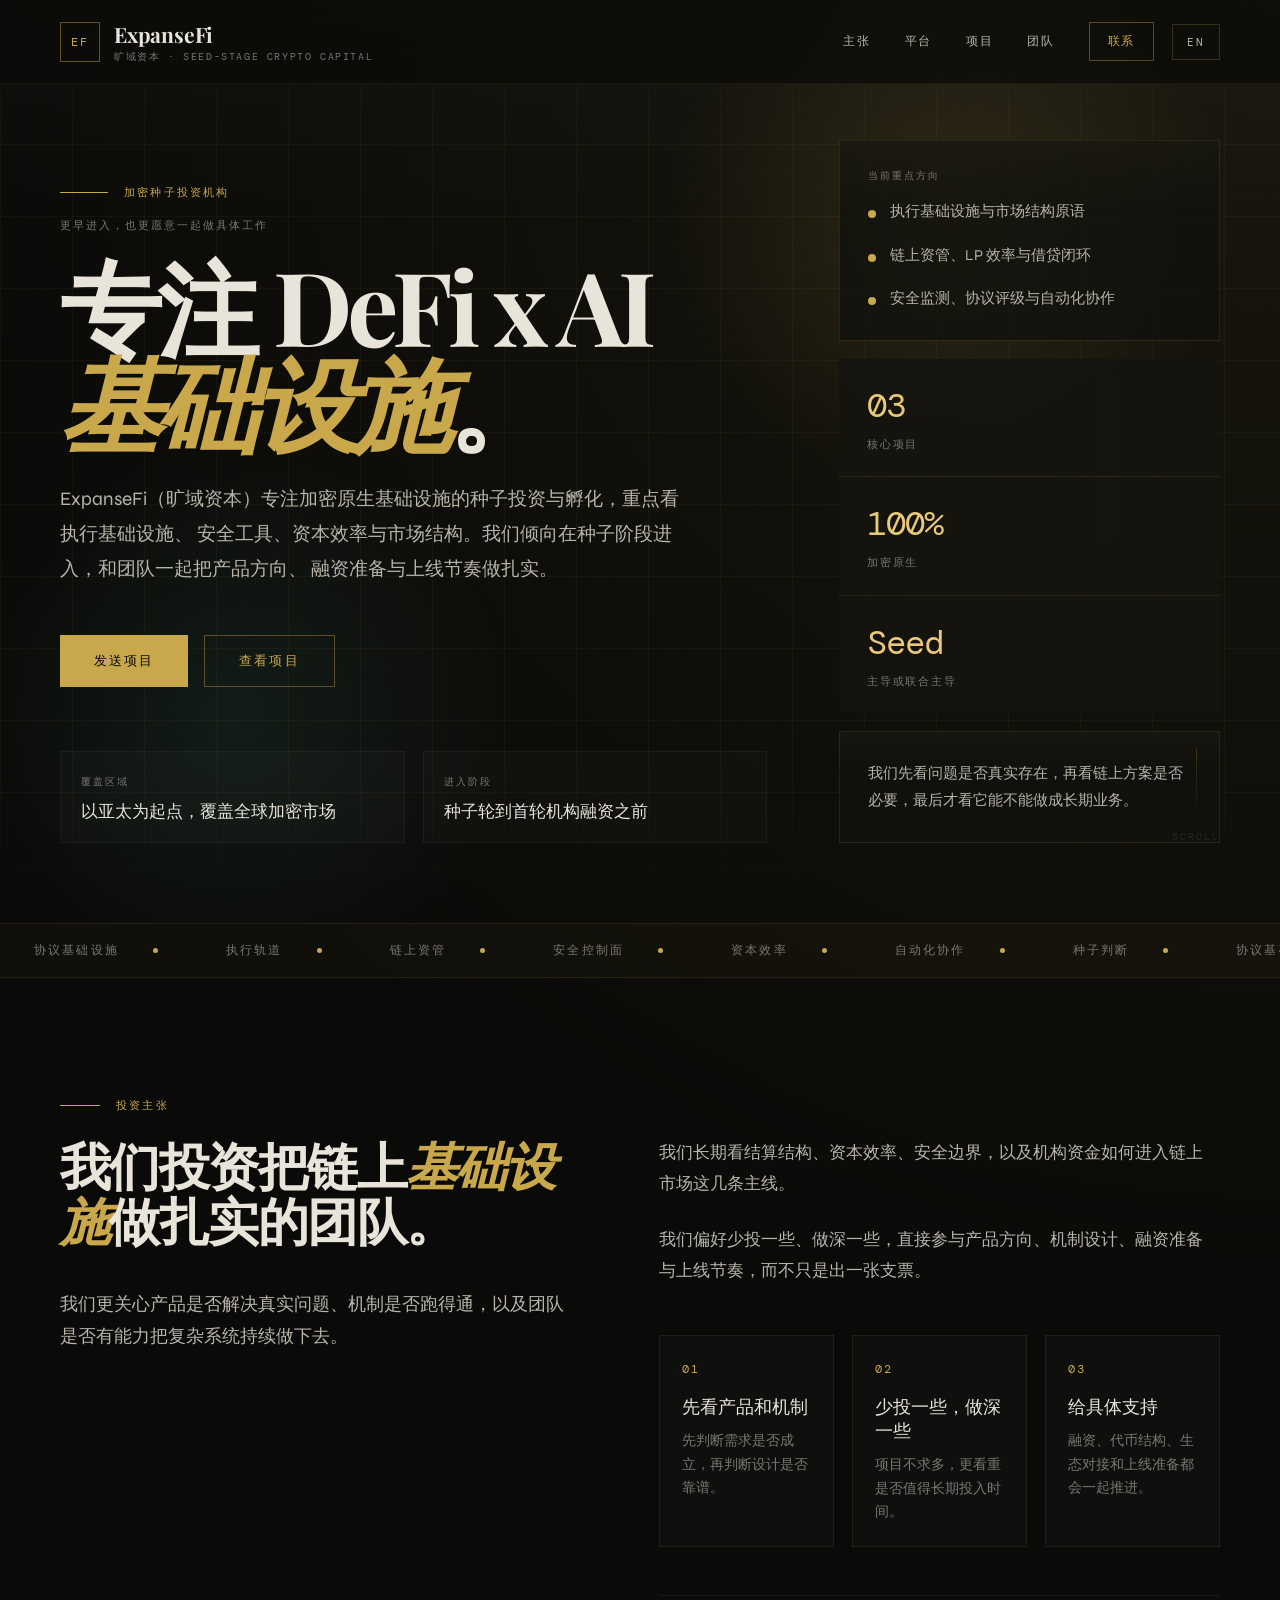
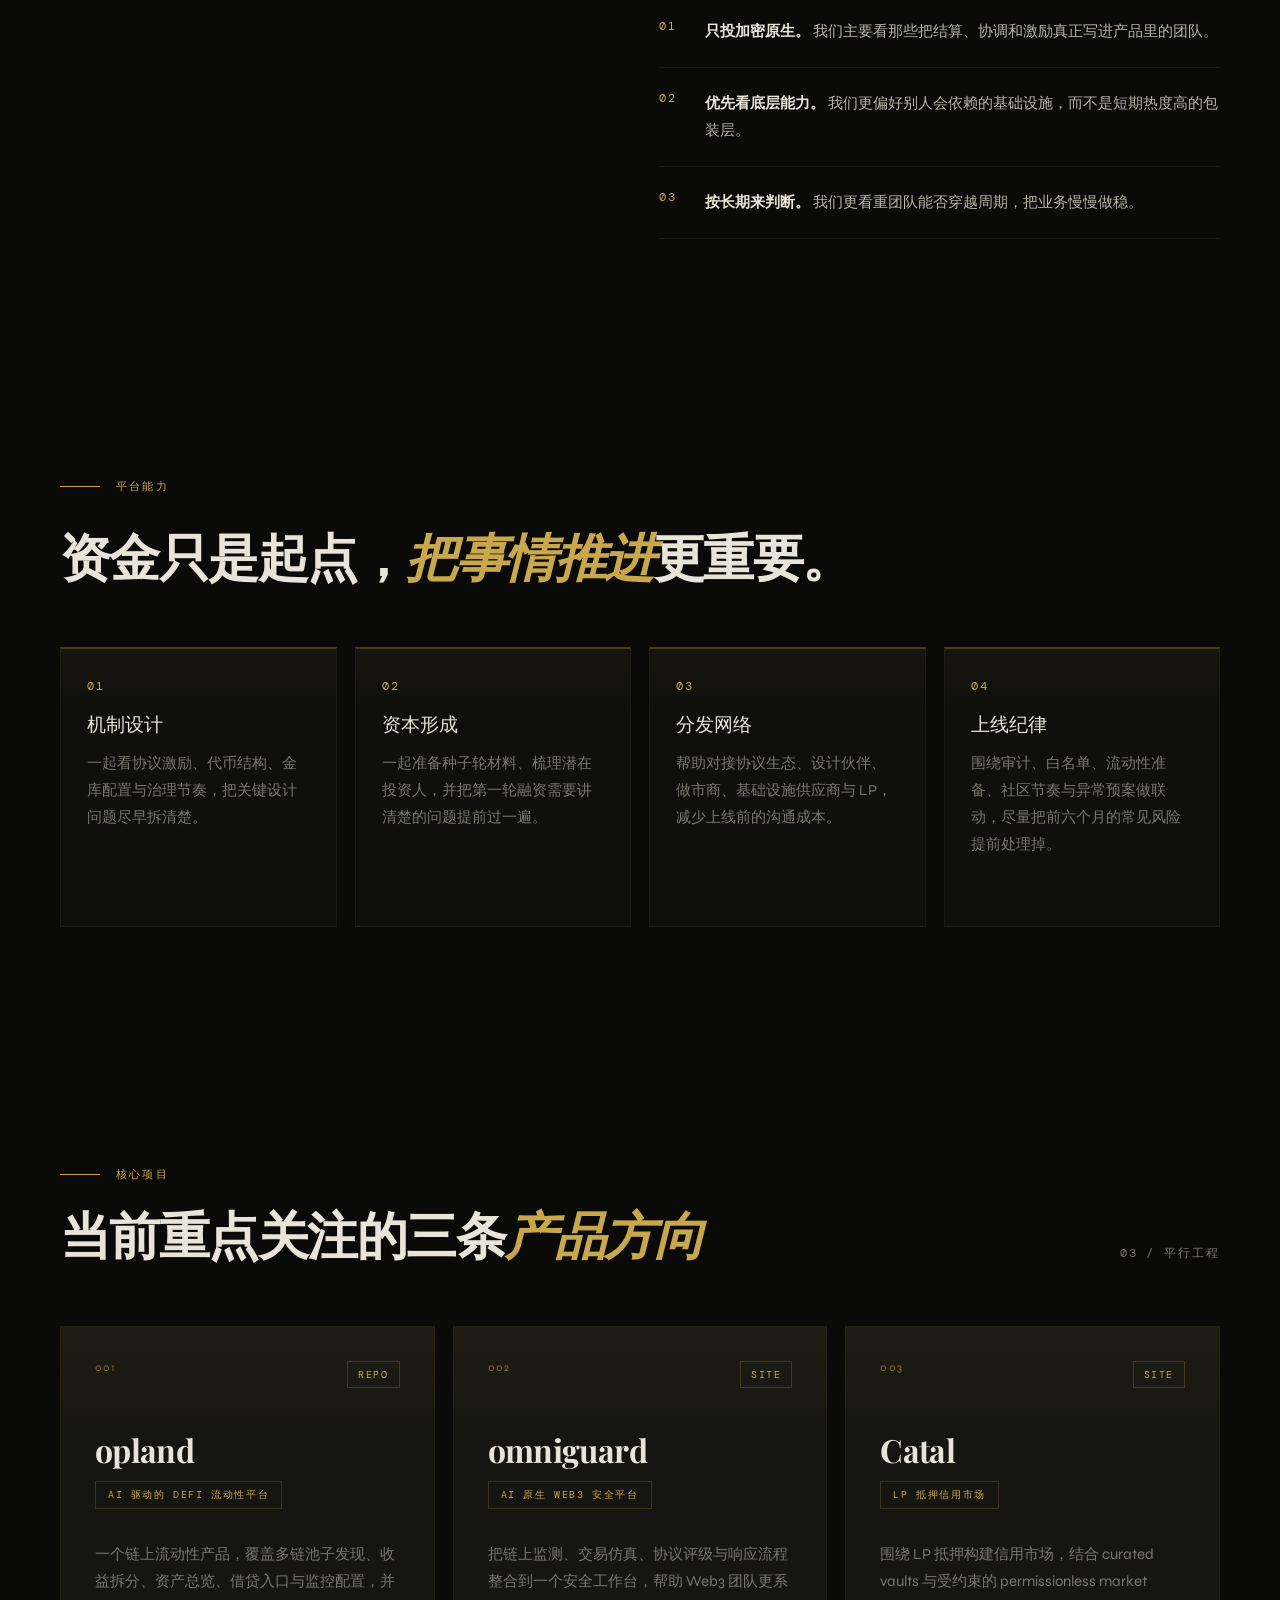
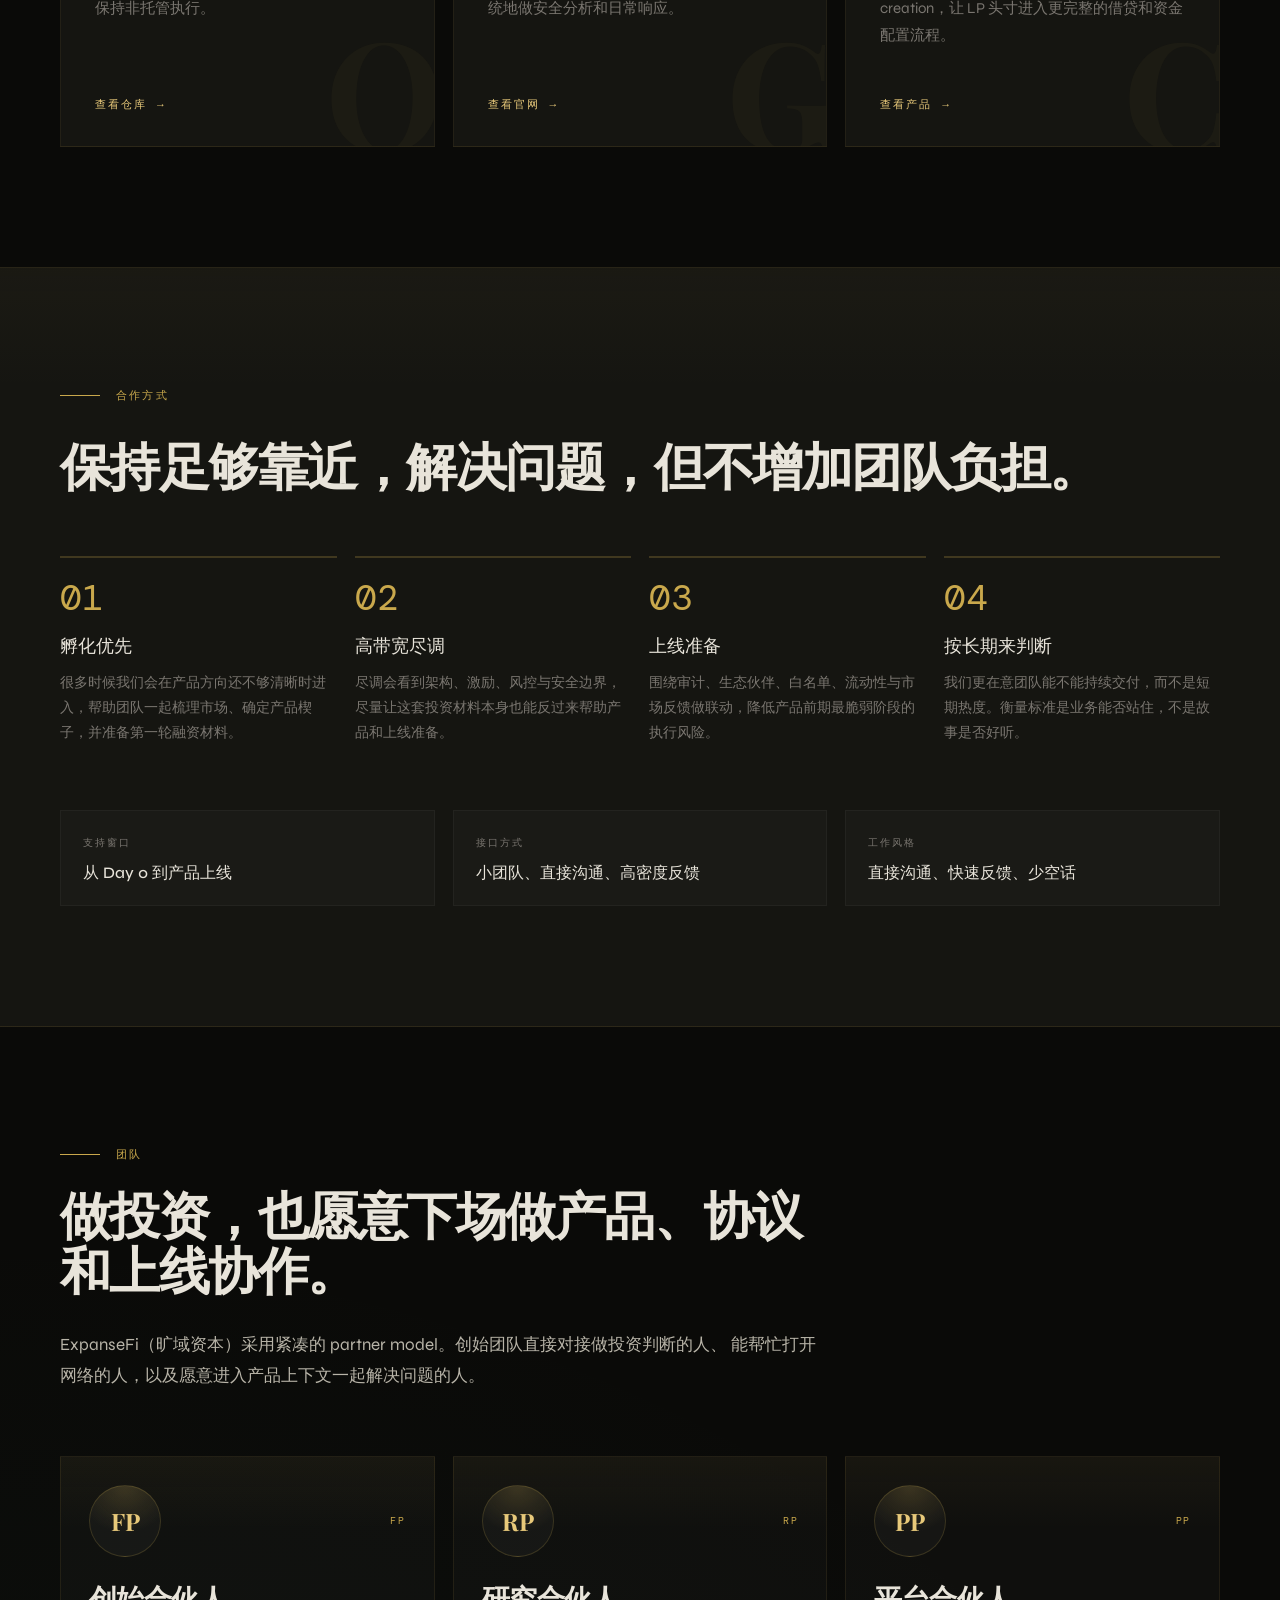
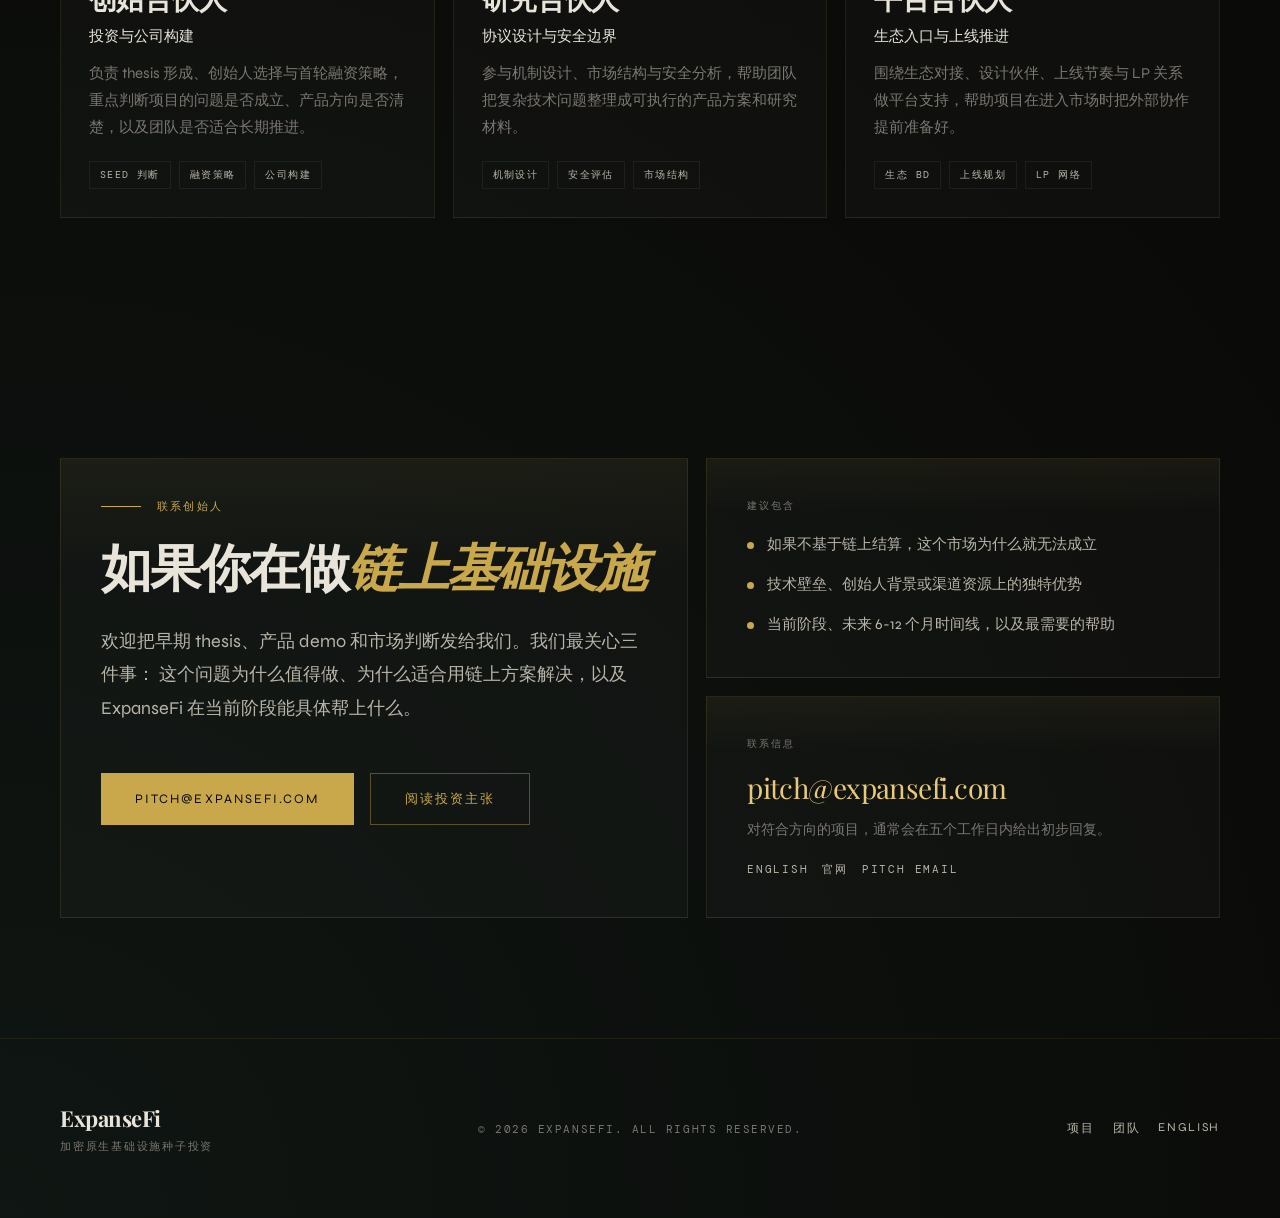
==== commit fa027869: "Refine site copy and clean up english route" ====
--- a/index.html
+++ b/index.html
@@ -5,24 +5,26 @@
   <meta name="viewport" content="width=device-width, initial-scale=1.0" />
   <meta
     name="description"
-    content="ExpanseFi（旷域资本）聚焦加密原生基础设施的种子投资与孵化，展示投资主张、平台能力以及来自平行工程仓库的三条核心产品线。"
+    content="ExpanseFi（旷域资本）专注加密原生基础设施的种子投资与孵化，介绍关注方向、支持方式与核心项目。"
   />
   <meta name="theme-color" content="#0A0A08" />
   <meta property="og:title" content="ExpanseFi（旷域资本） | 中文展示页" />
   <meta
     property="og:description"
-    content="拓展 DeFi x AI 的边界。种子阶段资本、平台支持与三条核心项目线索。"
+    content="加密原生基础设施的种子投资与孵化，覆盖关注方向、支持方式与核心项目。"
   />
   <meta property="og:type" content="website" />
-  <meta property="og:url" content="https://expansefi.com/" />
+  <meta property="og:url" content="https://www.expansefi.com/" />
   <meta name="twitter:card" content="summary_large_image" />
   <meta
     name="twitter:description"
     content="ExpanseFi（旷域资本），加密原生基础设施的种子投资与孵化平台。"
   />
-  <title>ExpanseFi（旷域资本）｜拓展 DeFi x AI 的边界</title>
-  <link rel="canonical" href="https://expansefi.com/" />
-  <link rel="alternate" hreflang="en" href="./en.html" />
+  <title>ExpanseFi（旷域资本）｜加密原生基础设施种子投资</title>
+  <link rel="canonical" href="https://www.expansefi.com/" />
+  <link rel="alternate" hreflang="zh-CN" href="https://www.expansefi.com/" />
+  <link rel="alternate" hreflang="en" href="https://www.expansefi.com/en/" />
+  <link rel="alternate" hreflang="x-default" href="https://www.expansefi.com/" />
   <link rel="icon" href="./favicon.svg" type="image/svg+xml" />
   <link rel="preconnect" href="https://fonts.googleapis.com" />
   <link rel="preconnect" href="https://fonts.gstatic.com" crossorigin />
@@ -51,7 +53,7 @@
         <a href="#team" data-nav-link>团队</a>
         <a href="#contact" class="nav-cta" data-nav-link>联系</a>
       </div>
-      <a href="./en.html" class="lang-switch" lang="en">EN</a>
+      <a href="./en/" class="lang-switch" lang="en">EN</a>
     </div>
 
     <button
@@ -84,7 +86,7 @@
       </div>
       <div class="mobile-menu-footer">
         <span class="mobile-menu-label">Language</span>
-        <a href="./en.html" class="mobile-menu-lang" lang="en">English</a>
+        <a href="./en/" class="mobile-menu-lang" lang="en">English</a>
       </div>
     </div>
   </div>
@@ -98,14 +100,15 @@
       <div class="hero-shell">
         <div class="hero-copy">
           <div class="tag fade-in d1">加密种子投资机构</div>
-          <p class="hero-kicker fade-in d1">提前下注协议级确定性</p>
+          <p class="hero-kicker fade-in d1">更早进入，也更愿意一起做具体工作</p>
           <h1 class="hero-title fade-in d2">
-            拓展 DeFi x AI<br />
-            的<em>边界</em>。
+            专注 DeFi x AI<br />
+            <em>基础设施</em>。
           </h1>
           <p class="hero-lead fade-in d3">
-            ExpanseFi（旷域资本）专注加密原生基础设施的种子投资与孵化，重点关注执行基础设施、
-            安全控制面、资本效率与市场结构。我们更早进入、更重参与，也更强调真正可复用的底层能力。
+            ExpanseFi（旷域资本）专注加密原生基础设施的种子投资与孵化，重点看执行基础设施、
+            安全工具、资本效率与市场结构。我们倾向在种子阶段进入，和团队一起把产品方向、
+            融资准备与上线节奏做扎实。
           </p>
 
           <div class="hero-actions fade-in d4">
@@ -154,7 +157,7 @@
 
           <div class="rail-panel rail-panel-quote">
             <p>
-              我们先判断这件事是否只能在链上成立，再判断它是否能成为长期基础设施，最后才判断它是否值得写进下一轮融资叙事。
+              我们先看问题是否真实存在，再看链上方案是否必要，最后才看它能不能做成长期业务。
             </p>
           </div>
         </aside>
@@ -174,35 +177,35 @@
       <div class="section-label reveal">投资主张</div>
       <div class="thesis-grid">
         <div class="thesis-left reveal">
-          <h2>我们投资那些重写<em>金融基础设施</em>的建设者。</h2>
+          <h2>我们投资把链上<em>基础设施</em>做扎实的团队。</h2>
           <p class="thesis-pull">
-            下一个真正持久的加密公司，不会只是流量分发或包装层，而会是具备协议级壁垒、机制设计能力与链上原生必要性的底层网络。
+            我们更关心产品是否解决真实问题、机制是否跑得通，以及团队是否有能力把复杂系统持续做下去。
           </p>
         </div>
 
         <div class="thesis-right">
           <p class="reveal delay-1">
-            ExpanseFi 在共识形成之前下注。我们长期研究结算结构、资本效率、安全边界，以及机构资金如何进入链上市场这几条主线。
+            我们长期看结算结构、资本效率、安全边界，以及机构资金如何进入链上市场这几条主线。
           </p>
           <p class="reveal delay-2">
-            我们偏好在少数公司里形成更高质量的持仓与协作密度，真正参与产品方向、机制设计、融资叙事与上线节奏，而不是停留在 cap table 上。
+            我们偏好少投一些、做深一些，直接参与产品方向、机制设计、融资准备与上线节奏，而不只是出一张支票。
           </p>
 
           <div class="thesis-matrix">
             <article class="matrix-card reveal delay-1">
               <span class="matrix-num">01</span>
-              <h3>协议优先</h3>
-              <p>先看机制是否成立，再看故事是否成立。</p>
+              <h3>先看产品和机制</h3>
+              <p>先判断需求是否成立，再判断设计是否靠谱。</p>
             </article>
             <article class="matrix-card reveal delay-2">
               <span class="matrix-num">02</span>
-              <h3>高浓度种子判断</h3>
-              <p>更早、更重、更愿意承担与产品一起演化的工作量。</p>
+              <h3>少投一些，做深一些</h3>
+              <p>项目不求多，更看重是否值得长期投入时间。</p>
             </article>
             <article class="matrix-card reveal delay-3">
               <span class="matrix-num">03</span>
-              <h3>操盘级支持</h3>
-              <p>融资、代币结构、生态入口、研究包装与上线准备一起做。</p>
+              <h3>给具体支持</h3>
+              <p>融资、代币结构、生态对接和上线准备都会一起推进。</p>
             </article>
           </div>
 
@@ -210,19 +213,19 @@
             <div class="principle">
               <span class="pnum">01</span>
               <span class="ptext">
-                <strong>只投加密原生。</strong> 不做链外包装，不做伪区块链 SaaS。最好的投资对象，必须把代币、协调和结算逻辑写进产品本体。
+                <strong>只投加密原生。</strong> 我们主要看那些把结算、协调和激励真正写进产品里的团队。
               </span>
             </div>
             <div class="principle">
               <span class="pnum">02</span>
               <span class="ptext">
-                <strong>基础设施先于应用抽象。</strong> 真正可持续的价值，往往沉淀在所有人都要依赖的底层轨道，而不是最热闹的表层叙事。
+                <strong>优先看底层能力。</strong> 我们更偏好别人会依赖的基础设施，而不是短期热度高的包装层。
               </span>
             </div>
             <div class="principle">
               <span class="pnum">03</span>
               <span class="ptext">
-                <strong>按多周期配置时间。</strong> 我们不追求短期退出速度，而是优先支持能够跨越多个市场周期、最终形成网络效应的品类。
+                <strong>按长期来判断。</strong> 我们更看重团队能否穿越周期，把业务慢慢做稳。
               </span>
             </div>
           </div>
@@ -234,7 +237,7 @@
       <div class="platform-header">
         <div class="section-label reveal">平台能力</div>
         <h2 class="section-title reveal">
-          资本只是门票，<em>执行</em>才是优势。
+          资金只是起点，<em>把事情推进</em>更重要。
         </h2>
       </div>
 
@@ -242,22 +245,22 @@
         <article class="platform-card reveal">
           <span class="platform-num">01</span>
           <h3>机制设计</h3>
-          <p>围绕协议激励、代币结构、金库配置与治理节奏做产品与模型审阅，而不是只给出抽象建议。</p>
+          <p>一起看协议激励、代币结构、金库配置与治理节奏，把关键设计问题尽早拆清楚。</p>
         </article>
         <article class="platform-card reveal delay-1">
           <span class="platform-num">02</span>
           <h3>资本形成</h3>
-          <p>从种子轮 memo、投资人映射到 narrative stress test，帮助团队把第一轮机构融资真正讲透。</p>
+          <p>一起准备种子轮材料、梳理潜在投资人，并把第一轮融资需要讲清楚的问题提前过一遍。</p>
         </article>
         <article class="platform-card reveal delay-2">
           <span class="platform-num">03</span>
           <h3>分发网络</h3>
-          <p>链接协议生态、设计伙伴、市场做市、基础设施供应商与 LP 关系，为上线和扩张创造更短路径。</p>
+          <p>帮助对接协议生态、设计伙伴、做市商、基础设施供应商与 LP，减少上线前的沟通成本。</p>
         </article>
         <article class="platform-card reveal delay-3">
           <span class="platform-num">04</span>
           <h3>上线纪律</h3>
-          <p>围绕审计、白名单、流动性准备、社区节奏与异常预案做联动，尽量降低前六个月的脆弱性。</p>
+          <p>围绕审计、白名单、流动性准备、社区节奏与异常预案做联动，尽量把前六个月的常见风险提前处理掉。</p>
         </article>
       </div>
     </section>
@@ -266,7 +269,7 @@
       <div class="portfolio-header">
         <div>
           <div class="section-label reveal">核心项目</div>
-          <h2 class="reveal">来自平行工程的三条<em>产品线</em></h2>
+          <h2 class="reveal">当前重点关注的三条<em>产品方向</em></h2>
         </div>
         <span class="portfolio-count reveal" data-portfolio-summary>03 / 平行工程</span>
       </div>
@@ -277,7 +280,7 @@
       <div class="approach-header">
         <div class="section-label reveal">合作方式</div>
         <h2 class="section-title reveal">
-          足够靠近，真正帮忙；也足够克制，不干扰速度。
+          保持足够靠近，解决问题，但不增加团队负担。
         </h2>
       </div>
 
@@ -294,7 +297,7 @@
         </div>
         <div class="support-card">
           <span class="support-label">工作风格</span>
-          <strong>主张先行、操盘导向、低戏剧性</strong>
+          <strong>直接沟通、快速反馈、少空话</strong>
         </div>
       </div>
     </section>
@@ -302,9 +305,10 @@
     <section id="team" class="section team-section">
       <div class="team-header">
         <div class="section-label reveal">团队</div>
-        <h2 class="section-title reveal">既做投资，也做协议、产品与上线协作。</h2>
+        <h2 class="section-title reveal">做投资，也愿意下场做产品、协议和上线协作。</h2>
         <p class="team-copy reveal delay-1">
-          ExpanseFi（旷域资本）按紧凑的 partner model 运作。创始团队对接的就是做判断的人、打开网络的人，以及愿意真正进入产品上下文的人。
+          ExpanseFi（旷域资本）采用紧凑的 partner model。创始团队直接对接做投资判断的人、
+          能帮忙打开网络的人，以及愿意进入产品上下文一起解决问题的人。
         </p>
       </div>
       <div class="team-grid" id="team-grid"></div>
@@ -314,10 +318,11 @@
       <div class="contact-panel reveal">
         <div class="section-label">联系创始人</div>
         <h2 class="section-title">
-          如果你在构建真正<em>不可替代</em>的链上基础设施
+          如果你在做<em>链上基础设施</em>
         </h2>
         <p class="contact-copy">
-          欢迎把你的早期 thesis、产品 demo 和市场判断发给我们。我们最关心的是：为什么这件事只能在链上完成、为什么你们有结构性优势、以及 ExpanseFi 在当前阶段能具体帮到什么。
+          欢迎把早期 thesis、产品 demo 和市场判断发给我们。我们最关心三件事：
+          这个问题为什么值得做、为什么适合用链上方案解决，以及 ExpanseFi 在当前阶段能具体帮上什么。
         </p>
         <div class="contact-actions">
           <a href="mailto:pitch@expansefi.com" class="btn-primary">pitch@expansefi.com</a>
@@ -342,8 +347,8 @@
             对符合方向的项目，通常会在五个工作日内给出初步回复。
           </p>
           <div class="contact-links">
-            <a href="./en.html">English Page</a>
-            <a href="https://expansefi.com/" target="_blank" rel="noopener noreferrer">官网</a>
+            <a href="./en/">English</a>
+            <a href="https://www.expansefi.com/" target="_blank" rel="noopener noreferrer">官网</a>
             <a href="mailto:pitch@expansefi.com">Pitch Email</a>
           </div>
         </div>
@@ -354,13 +359,13 @@
   <footer>
     <div class="footer-brand">
       <div class="footer-logo">ExpanseFi</div>
-      <p class="footer-tagline">拓展 DeFi x AI 的边界</p>
+      <p class="footer-tagline">加密原生基础设施种子投资</p>
     </div>
     <div class="footer-copy">© <span data-current-year></span> ExpanseFi. All rights reserved.</div>
     <div class="footer-links">
       <a href="#portfolio">项目</a>
       <a href="#team">团队</a>
-      <a href="./en.html">English</a>
+      <a href="./en/">English</a>
     </div>
   </footer>
 
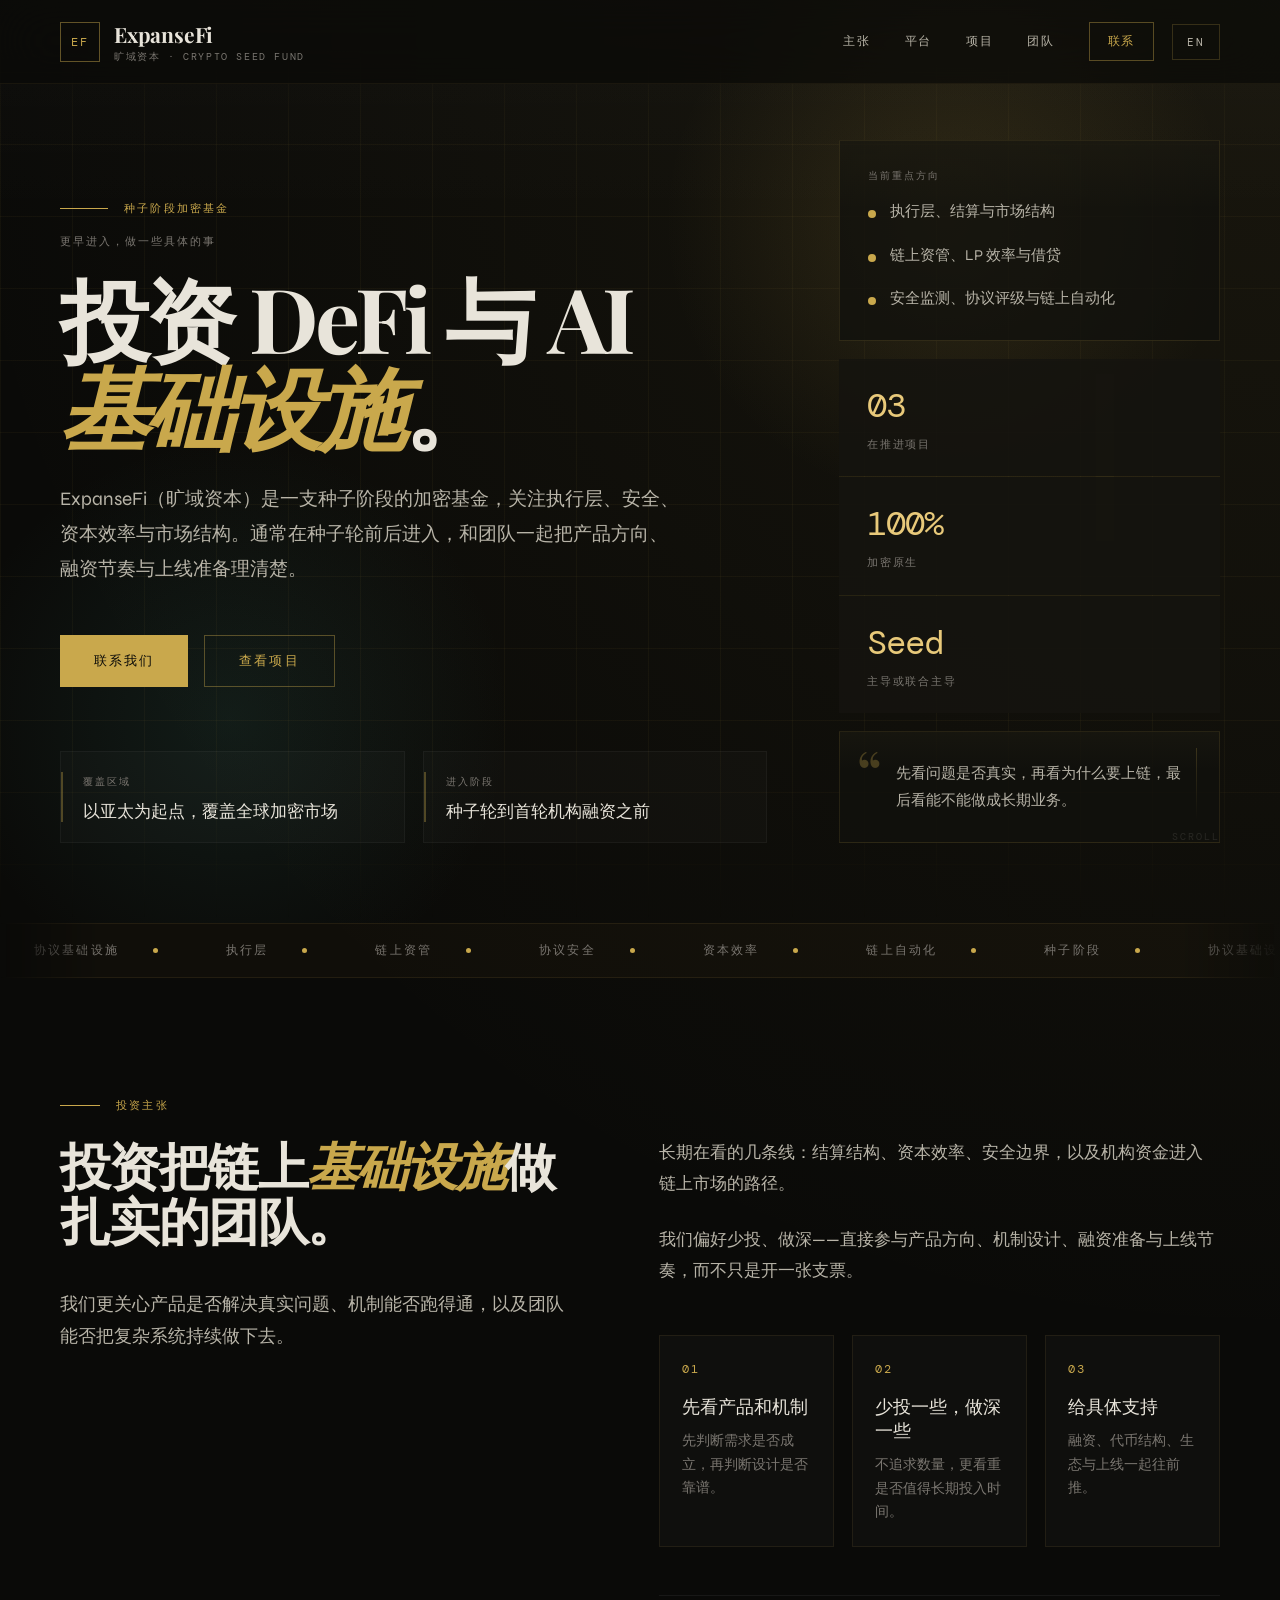
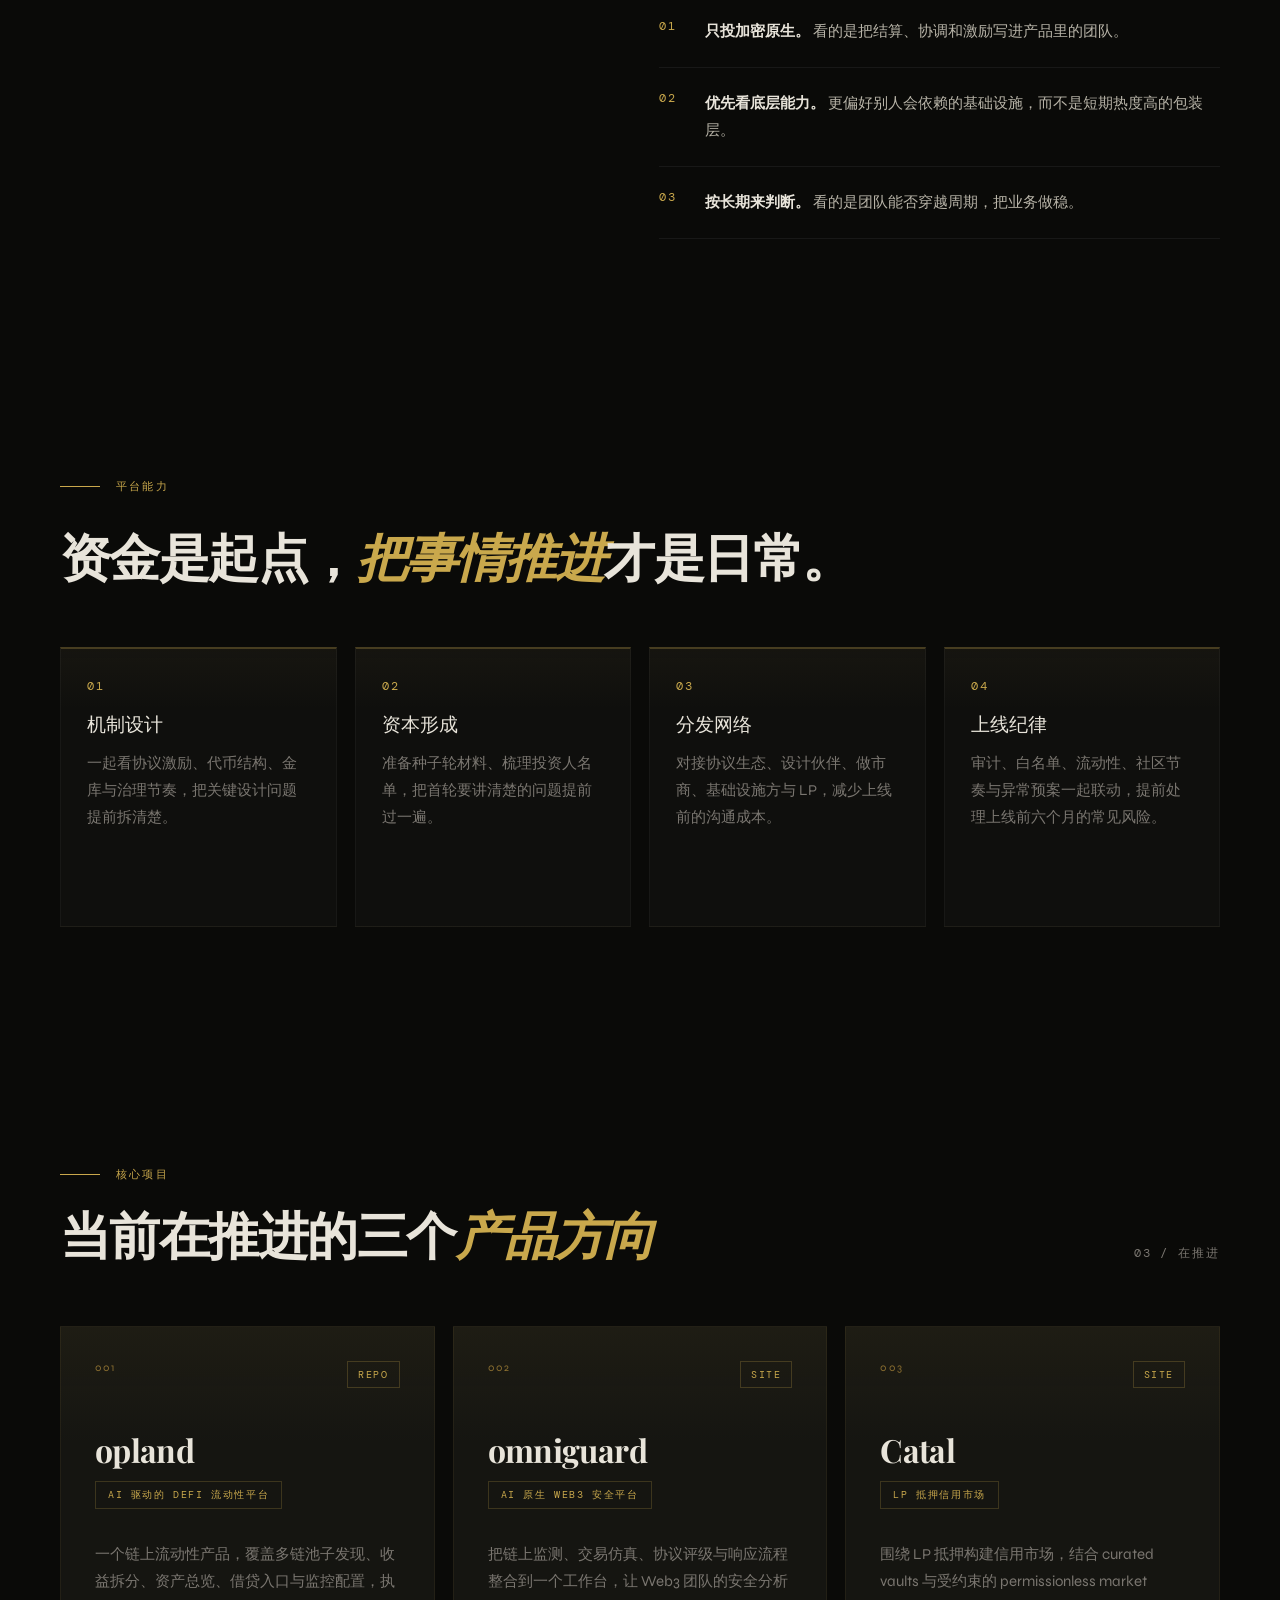
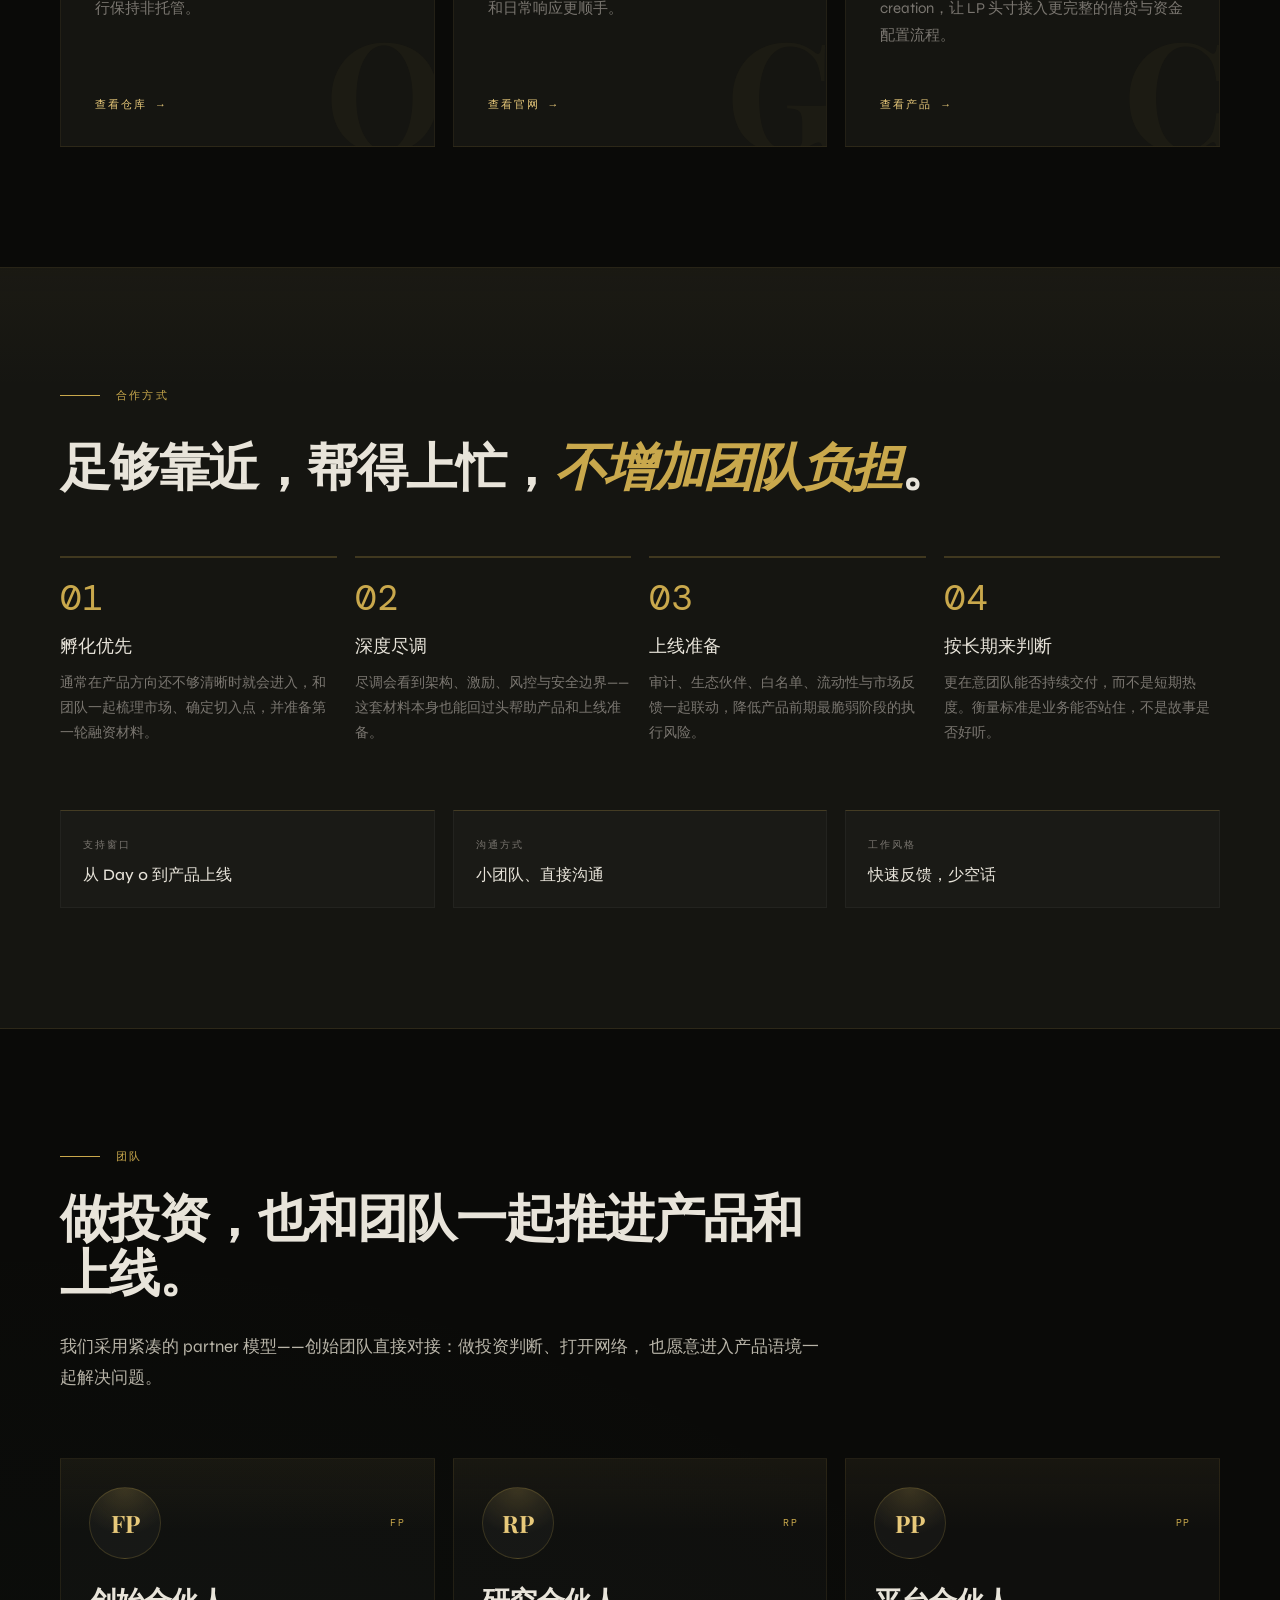
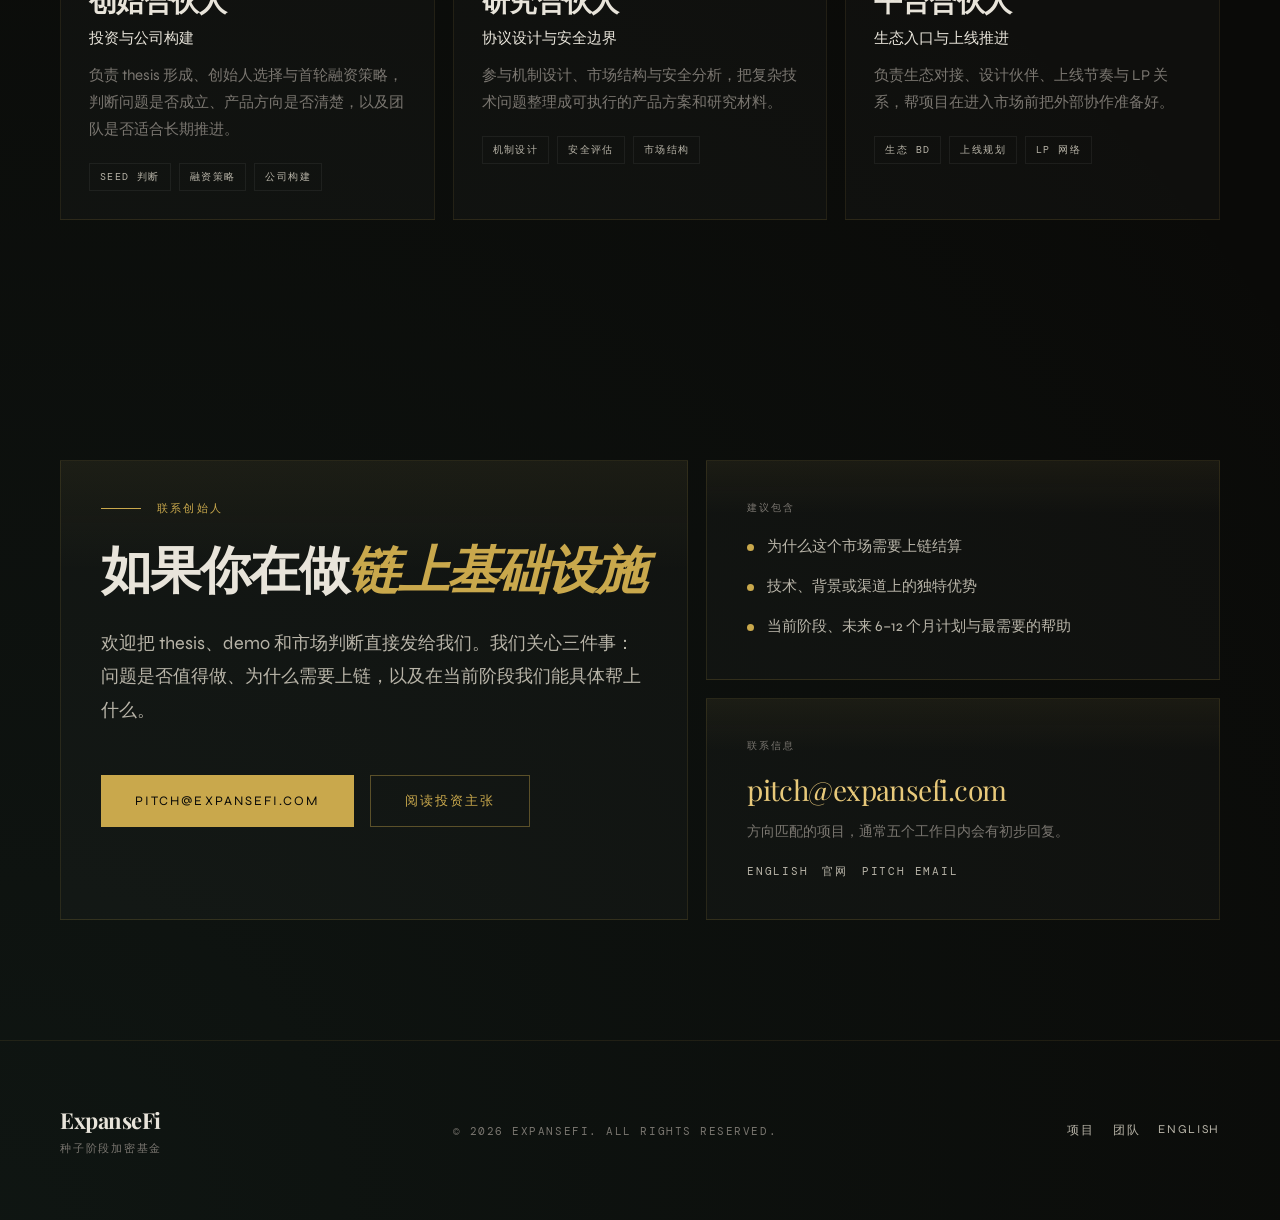
==== commit 755fff45: "Refine homepage copy and add subtle UI polish Measured pass at the Chinese homepage: trims marketing" ====
--- a/index.html
+++ b/index.html
@@ -5,22 +5,22 @@
   <meta name="viewport" content="width=device-width, initial-scale=1.0" />
   <meta
     name="description"
-    content="ExpanseFi（旷域资本）专注加密原生基础设施的种子投资与孵化，介绍关注方向、支持方式与核心项目。"
+    content="ExpanseFi（旷域资本）是一支种子阶段的加密基金，关注链上基础设施、DeFi 与 AI 相关方向。"
   />
   <meta name="theme-color" content="#0A0A08" />
-  <meta property="og:title" content="ExpanseFi（旷域资本） | 中文展示页" />
+  <meta property="og:title" content="ExpanseFi（旷域资本）" />
   <meta
     property="og:description"
-    content="加密原生基础设施的种子投资与孵化，覆盖关注方向、支持方式与核心项目。"
+    content="种子阶段的加密基金，关注链上基础设施、DeFi 与 AI 相关方向。"
   />
   <meta property="og:type" content="website" />
   <meta property="og:url" content="https://www.expansefi.com/" />
   <meta name="twitter:card" content="summary_large_image" />
   <meta
     name="twitter:description"
-    content="ExpanseFi（旷域资本），加密原生基础设施的种子投资与孵化平台。"
+    content="ExpanseFi（旷域资本），种子阶段的加密基金。"
   />
-  <title>ExpanseFi（旷域资本）｜加密原生基础设施种子投资</title>
+  <title>ExpanseFi（旷域资本）｜种子阶段加密基金</title>
   <link rel="canonical" href="https://www.expansefi.com/" />
   <link rel="alternate" hreflang="zh-CN" href="https://www.expansefi.com/" />
   <link rel="alternate" hreflang="en" href="https://www.expansefi.com/en/" />
@@ -41,7 +41,7 @@
       <span class="logo-mark">EF</span>
       <span class="logo-text">
         <strong>ExpanseFi</strong>
-        <small>旷域资本 · Seed-Stage Crypto Capital</small>
+        <small>旷域资本 · Crypto Seed Fund</small>
       </span>
     </a>
 
@@ -99,20 +99,20 @@
 
       <div class="hero-shell">
         <div class="hero-copy">
-          <div class="tag fade-in d1">加密种子投资机构</div>
-          <p class="hero-kicker fade-in d1">更早进入，也更愿意一起做具体工作</p>
+          <div class="tag fade-in d1">种子阶段加密基金</div>
+          <p class="hero-kicker fade-in d1">更早进入，做一些具体的事</p>
           <h1 class="hero-title fade-in d2">
-            专注 DeFi x AI<br />
+            投资 DeFi 与 AI<br />
             <em>基础设施</em>。
           </h1>
           <p class="hero-lead fade-in d3">
-            ExpanseFi（旷域资本）专注加密原生基础设施的种子投资与孵化，重点看执行基础设施、
-            安全工具、资本效率与市场结构。我们倾向在种子阶段进入，和团队一起把产品方向、
-            融资准备与上线节奏做扎实。
+            ExpanseFi（旷域资本）是一支种子阶段的加密基金，关注执行层、安全、
+            资本效率与市场结构。通常在种子轮前后进入，和团队一起把产品方向、
+            融资节奏与上线准备理清楚。
           </p>
 
           <div class="hero-actions fade-in d4">
-            <a href="#contact" class="btn-primary">发送项目</a>
+            <a href="#contact" class="btn-primary">联系我们</a>
             <a href="#portfolio" class="btn-outline">查看项目</a>
           </div>
 
@@ -132,16 +132,16 @@
           <div class="rail-panel">
             <div class="mini-label">当前重点方向</div>
             <ul class="focus-list">
-              <li>执行基础设施与市场结构原语</li>
-              <li>链上资管、LP 效率与借贷闭环</li>
-              <li>安全监测、协议评级与自动化协作</li>
+              <li>执行层、结算与市场结构</li>
+              <li>链上资管、LP 效率与借贷</li>
+              <li>安全监测、协议评级与链上自动化</li>
             </ul>
           </div>
 
           <div class="hero-stats">
             <div class="stat">
               <span class="stat-num" data-portfolio-count>03</span>
-              <span class="stat-label">核心项目</span>
+              <span class="stat-label">在推进项目</span>
             </div>
             <div class="stat-divider" aria-hidden="true"></div>
             <div class="stat">
@@ -157,7 +157,7 @@
 
           <div class="rail-panel rail-panel-quote">
             <p>
-              我们先看问题是否真实存在，再看链上方案是否必要，最后才看它能不能做成长期业务。
+              先看问题是否真实，再看为什么要上链，最后看能不能做成长期业务。
             </p>
           </div>
         </aside>
@@ -177,18 +177,18 @@
       <div class="section-label reveal">投资主张</div>
       <div class="thesis-grid">
         <div class="thesis-left reveal">
-          <h2>我们投资把链上<em>基础设施</em>做扎实的团队。</h2>
+          <h2>投资把链上<em>基础设施</em>做扎实的团队。</h2>
           <p class="thesis-pull">
-            我们更关心产品是否解决真实问题、机制是否跑得通，以及团队是否有能力把复杂系统持续做下去。
+            我们更关心产品是否解决真实问题、机制能否跑得通，以及团队能否把复杂系统持续做下去。
           </p>
         </div>
 
         <div class="thesis-right">
           <p class="reveal delay-1">
-            我们长期看结算结构、资本效率、安全边界，以及机构资金如何进入链上市场这几条主线。
+            长期在看的几条线：结算结构、资本效率、安全边界，以及机构资金进入链上市场的路径。
           </p>
           <p class="reveal delay-2">
-            我们偏好少投一些、做深一些，直接参与产品方向、机制设计、融资准备与上线节奏，而不只是出一张支票。
+            我们偏好少投、做深——直接参与产品方向、机制设计、融资准备与上线节奏，而不只是开一张支票。
           </p>
 
           <div class="thesis-matrix">
@@ -200,12 +200,12 @@
             <article class="matrix-card reveal delay-2">
               <span class="matrix-num">02</span>
               <h3>少投一些，做深一些</h3>
-              <p>项目不求多，更看重是否值得长期投入时间。</p>
+              <p>不追求数量，更看重是否值得长期投入时间。</p>
             </article>
             <article class="matrix-card reveal delay-3">
               <span class="matrix-num">03</span>
               <h3>给具体支持</h3>
-              <p>融资、代币结构、生态对接和上线准备都会一起推进。</p>
+              <p>融资、代币结构、生态与上线一起往前推。</p>
             </article>
           </div>
 
@@ -213,19 +213,19 @@
             <div class="principle">
               <span class="pnum">01</span>
               <span class="ptext">
-                <strong>只投加密原生。</strong> 我们主要看那些把结算、协调和激励真正写进产品里的团队。
+                <strong>只投加密原生。</strong> 看的是把结算、协调和激励写进产品里的团队。
               </span>
             </div>
             <div class="principle">
               <span class="pnum">02</span>
               <span class="ptext">
-                <strong>优先看底层能力。</strong> 我们更偏好别人会依赖的基础设施，而不是短期热度高的包装层。
+                <strong>优先看底层能力。</strong> 更偏好别人会依赖的基础设施，而不是短期热度高的包装层。
               </span>
             </div>
             <div class="principle">
               <span class="pnum">03</span>
               <span class="ptext">
-                <strong>按长期来判断。</strong> 我们更看重团队能否穿越周期，把业务慢慢做稳。
+                <strong>按长期来判断。</strong> 看的是团队能否穿越周期，把业务做稳。
               </span>
             </div>
           </div>
@@ -237,7 +237,7 @@
       <div class="platform-header">
         <div class="section-label reveal">平台能力</div>
         <h2 class="section-title reveal">
-          资金只是起点，<em>把事情推进</em>更重要。
+          资金是起点，<em>把事情推进</em>才是日常。
         </h2>
       </div>
 
@@ -245,22 +245,22 @@
         <article class="platform-card reveal">
           <span class="platform-num">01</span>
           <h3>机制设计</h3>
-          <p>一起看协议激励、代币结构、金库配置与治理节奏，把关键设计问题尽早拆清楚。</p>
+          <p>一起看协议激励、代币结构、金库与治理节奏，把关键设计问题提前拆清楚。</p>
         </article>
         <article class="platform-card reveal delay-1">
           <span class="platform-num">02</span>
           <h3>资本形成</h3>
-          <p>一起准备种子轮材料、梳理潜在投资人，并把第一轮融资需要讲清楚的问题提前过一遍。</p>
+          <p>准备种子轮材料、梳理投资人名单，把首轮要讲清楚的问题提前过一遍。</p>
         </article>
         <article class="platform-card reveal delay-2">
           <span class="platform-num">03</span>
           <h3>分发网络</h3>
-          <p>帮助对接协议生态、设计伙伴、做市商、基础设施供应商与 LP，减少上线前的沟通成本。</p>
+          <p>对接协议生态、设计伙伴、做市商、基础设施方与 LP，减少上线前的沟通成本。</p>
         </article>
         <article class="platform-card reveal delay-3">
           <span class="platform-num">04</span>
           <h3>上线纪律</h3>
-          <p>围绕审计、白名单、流动性准备、社区节奏与异常预案做联动，尽量把前六个月的常见风险提前处理掉。</p>
+          <p>审计、白名单、流动性、社区节奏与异常预案一起联动，提前处理上线前六个月的常见风险。</p>
         </article>
       </div>
     </section>
@@ -269,9 +269,9 @@
       <div class="portfolio-header">
         <div>
           <div class="section-label reveal">核心项目</div>
-          <h2 class="reveal">当前重点关注的三条<em>产品方向</em></h2>
-        </div>
-        <span class="portfolio-count reveal" data-portfolio-summary>03 / 平行工程</span>
+          <h2 class="reveal">当前在推进的三个<em>产品方向</em></h2>
+        </div>
+        <span class="portfolio-count reveal" data-portfolio-summary>03 / Active</span>
       </div>
       <div class="portfolio-grid" id="portfolio-grid"></div>
     </section>
@@ -280,7 +280,7 @@
       <div class="approach-header">
         <div class="section-label reveal">合作方式</div>
         <h2 class="section-title reveal">
-          保持足够靠近，解决问题，但不增加团队负担。
+          足够靠近，帮得上忙，<em>不增加团队负担</em>。
         </h2>
       </div>
 
@@ -292,12 +292,12 @@
           <strong>从 Day 0 到产品上线</strong>
         </div>
         <div class="support-card">
-          <span class="support-label">接口方式</span>
-          <strong>小团队、直接沟通、高密度反馈</strong>
+          <span class="support-label">沟通方式</span>
+          <strong>小团队、直接沟通</strong>
         </div>
         <div class="support-card">
           <span class="support-label">工作风格</span>
-          <strong>直接沟通、快速反馈、少空话</strong>
+          <strong>快速反馈，少空话</strong>
         </div>
       </div>
     </section>
@@ -305,10 +305,10 @@
     <section id="team" class="section team-section">
       <div class="team-header">
         <div class="section-label reveal">团队</div>
-        <h2 class="section-title reveal">做投资，也愿意下场做产品、协议和上线协作。</h2>
+        <h2 class="section-title reveal">做投资，也和团队一起推进产品和上线。</h2>
         <p class="team-copy reveal delay-1">
-          ExpanseFi（旷域资本）采用紧凑的 partner model。创始团队直接对接做投资判断的人、
-          能帮忙打开网络的人，以及愿意进入产品上下文一起解决问题的人。
+          我们采用紧凑的 partner 模型——创始团队直接对接：做投资判断、打开网络，
+          也愿意进入产品语境一起解决问题。
         </p>
       </div>
       <div class="team-grid" id="team-grid"></div>
@@ -321,8 +321,8 @@
           如果你在做<em>链上基础设施</em>
         </h2>
         <p class="contact-copy">
-          欢迎把早期 thesis、产品 demo 和市场判断发给我们。我们最关心三件事：
-          这个问题为什么值得做、为什么适合用链上方案解决，以及 ExpanseFi 在当前阶段能具体帮上什么。
+          欢迎把 thesis、demo 和市场判断直接发给我们。我们关心三件事：
+          问题是否值得做、为什么需要上链，以及在当前阶段我们能具体帮上什么。
         </p>
         <div class="contact-actions">
           <a href="mailto:pitch@expansefi.com" class="btn-primary">pitch@expansefi.com</a>
@@ -334,9 +334,9 @@
         <div class="contact-card">
           <div class="mini-label">建议包含</div>
           <ul class="contact-list">
-            <li>如果不基于链上结算，这个市场为什么就无法成立</li>
-            <li>技术壁垒、创始人背景或渠道资源上的独特优势</li>
-            <li>当前阶段、未来 6-12 个月时间线，以及最需要的帮助</li>
+            <li>为什么这个市场需要上链结算</li>
+            <li>技术、背景或渠道上的独特优势</li>
+            <li>当前阶段、未来 6–12 个月计划与最需要的帮助</li>
           </ul>
         </div>
 
@@ -344,7 +344,7 @@
           <div class="mini-label">联系信息</div>
           <a class="contact-mail" href="mailto:pitch@expansefi.com">pitch@expansefi.com</a>
           <p class="contact-meta">
-            对符合方向的项目，通常会在五个工作日内给出初步回复。
+            方向匹配的项目，通常五个工作日内会有初步回复。
           </p>
           <div class="contact-links">
             <a href="./en/">English</a>
@@ -359,7 +359,7 @@
   <footer>
     <div class="footer-brand">
       <div class="footer-logo">ExpanseFi</div>
-      <p class="footer-tagline">加密原生基础设施种子投资</p>
+      <p class="footer-tagline">种子阶段加密基金</p>
     </div>
     <div class="footer-copy">© <span data-current-year></span> ExpanseFi. All rights reserved.</div>
     <div class="footer-links">
--- a/global.css
+++ b/global.css
@@ -458,9 +458,9 @@
 
 .hero-title {
   font-family: var(--font-display);
-  font-size: clamp(60px, 8vw, 112px);
-  line-height: 0.94;
-  letter-spacing: -0.05em;
+  font-size: clamp(54px, 7vw, 96px);
+  line-height: 0.98;
+  letter-spacing: -0.045em;
   margin-bottom: var(--space-4);
 }
 
@@ -491,9 +491,33 @@
 }
 
 .hero-note {
-  padding: 18px 20px;
+  position: relative;
+  padding: 18px 20px 18px 22px;
   background: rgba(255, 255, 255, 0.02);
   border: 1px solid rgba(255, 255, 255, 0.04);
+  transition:
+    border-color var(--duration-base) var(--ease-out),
+    background var(--duration-base) var(--ease-out);
+}
+
+.hero-note::before {
+  content: "";
+  position: absolute;
+  left: 0;
+  top: 20px;
+  bottom: 20px;
+  width: 2px;
+  background: rgba(201, 168, 76, 0.35);
+  transition: background var(--duration-base) var(--ease-out);
+}
+
+.hero-note:hover {
+  border-color: rgba(201, 168, 76, 0.18);
+  background: rgba(201, 168, 76, 0.03);
+}
+
+.hero-note:hover::before {
+  background: var(--gold);
 }
 
 .hero-note strong {
@@ -577,7 +601,25 @@
   display: none;
 }
 
+.rail-panel-quote {
+  position: relative;
+}
+
+.rail-panel-quote::before {
+  content: "“";
+  position: absolute;
+  top: 8px;
+  left: 16px;
+  font-family: var(--font-display);
+  font-size: 64px;
+  line-height: 1;
+  color: rgba(201, 168, 76, 0.3);
+  pointer-events: none;
+}
+
 .rail-panel-quote p {
+  position: relative;
+  padding-left: 28px;
   color: var(--text-muted);
   font-size: 15px;
   line-height: 1.8;
@@ -607,10 +649,13 @@
 
 /* Marquee */
 .marquee-wrap {
+  position: relative;
   overflow: hidden;
   border-top: var(--border-subtle);
   border-bottom: var(--border-subtle);
   background: rgba(201, 168, 76, 0.03);
+  mask-image: linear-gradient(90deg, transparent 0, black 8%, black 92%, transparent 100%);
+  -webkit-mask-image: linear-gradient(90deg, transparent 0, black 8%, black 92%, transparent 100%);
 }
 
 .marquee-track {
@@ -688,6 +733,16 @@
   padding: 22px;
   border: 1px solid rgba(201, 168, 76, 0.1);
   background: rgba(255, 255, 255, 0.018);
+  transition:
+    border-color var(--duration-base) var(--ease-out),
+    background var(--duration-base) var(--ease-out),
+    transform var(--duration-base) var(--ease-out);
+}
+
+.matrix-card:hover {
+  transform: translateY(-2px);
+  border-color: rgba(201, 168, 76, 0.24);
+  background: rgba(201, 168, 76, 0.035);
 }
 
 .matrix-num,
@@ -775,6 +830,18 @@
   border-left: 1px solid rgba(255, 255, 255, 0.04);
   border-right: 1px solid rgba(255, 255, 255, 0.04);
   border-bottom: 1px solid rgba(255, 255, 255, 0.04);
+  transition:
+    transform var(--duration-base) var(--ease-out),
+    border-top-color var(--duration-base) var(--ease-out),
+    background var(--duration-base) var(--ease-out);
+}
+
+.platform-card:hover {
+  transform: translateY(-3px);
+  border-top-color: var(--gold);
+  background:
+    linear-gradient(180deg, rgba(201, 168, 76, 0.07), transparent 24%),
+    rgba(255, 255, 255, 0.03);
 }
 
 .platform-card h3 {
@@ -1002,6 +1069,11 @@
 .approach-item {
   padding-top: 22px;
   border-top: 2px solid rgba(201, 168, 76, 0.24);
+  transition: border-top-color var(--duration-base) var(--ease-out);
+}
+
+.approach-item:hover {
+  border-top-color: var(--gold);
 }
 
 .approach-num {
@@ -1030,9 +1102,19 @@
 }
 
 .support-card {
-  padding: 20px 22px;
+  position: relative;
+  padding: 22px 22px 20px;
   border: 1px solid rgba(255, 255, 255, 0.04);
+  border-top: 1px solid rgba(201, 168, 76, 0.24);
   background: rgba(255, 255, 255, 0.02);
+  transition:
+    border-color var(--duration-base) var(--ease-out),
+    background var(--duration-base) var(--ease-out);
+}
+
+.support-card:hover {
+  border-top-color: var(--gold);
+  background: rgba(201, 168, 76, 0.035);
 }
 
 .support-card strong {
@@ -1068,6 +1150,18 @@
     linear-gradient(180deg, rgba(201, 168, 76, 0.05), transparent 20%),
     rgba(255, 255, 255, 0.02);
   border: 1px solid rgba(201, 168, 76, 0.1);
+  transition:
+    border-color var(--duration-base) var(--ease-out),
+    background var(--duration-base) var(--ease-out),
+    transform var(--duration-base) var(--ease-out);
+}
+
+.team-card:hover {
+  transform: translateY(-2px);
+  border-color: rgba(201, 168, 76, 0.24);
+  background:
+    linear-gradient(180deg, rgba(201, 168, 76, 0.08), transparent 22%),
+    rgba(255, 255, 255, 0.03);
 }
 
 .team-top {
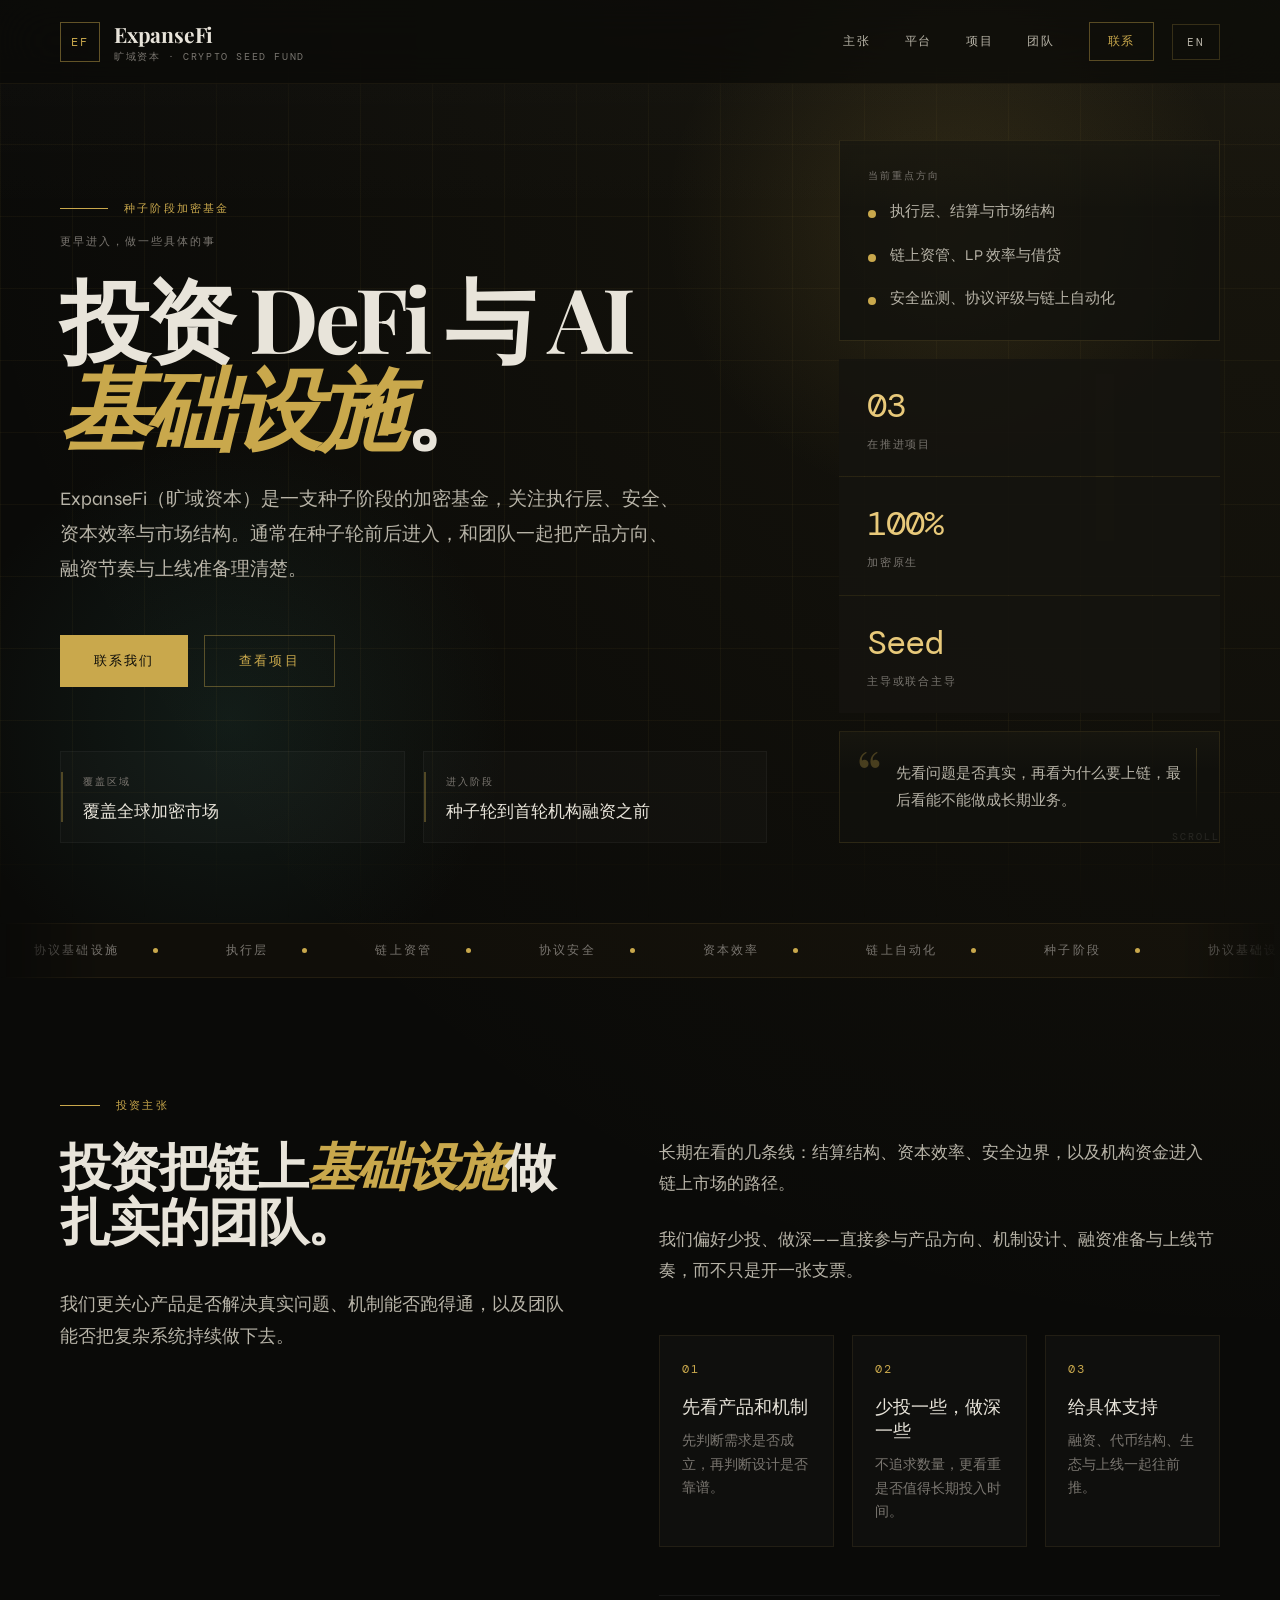
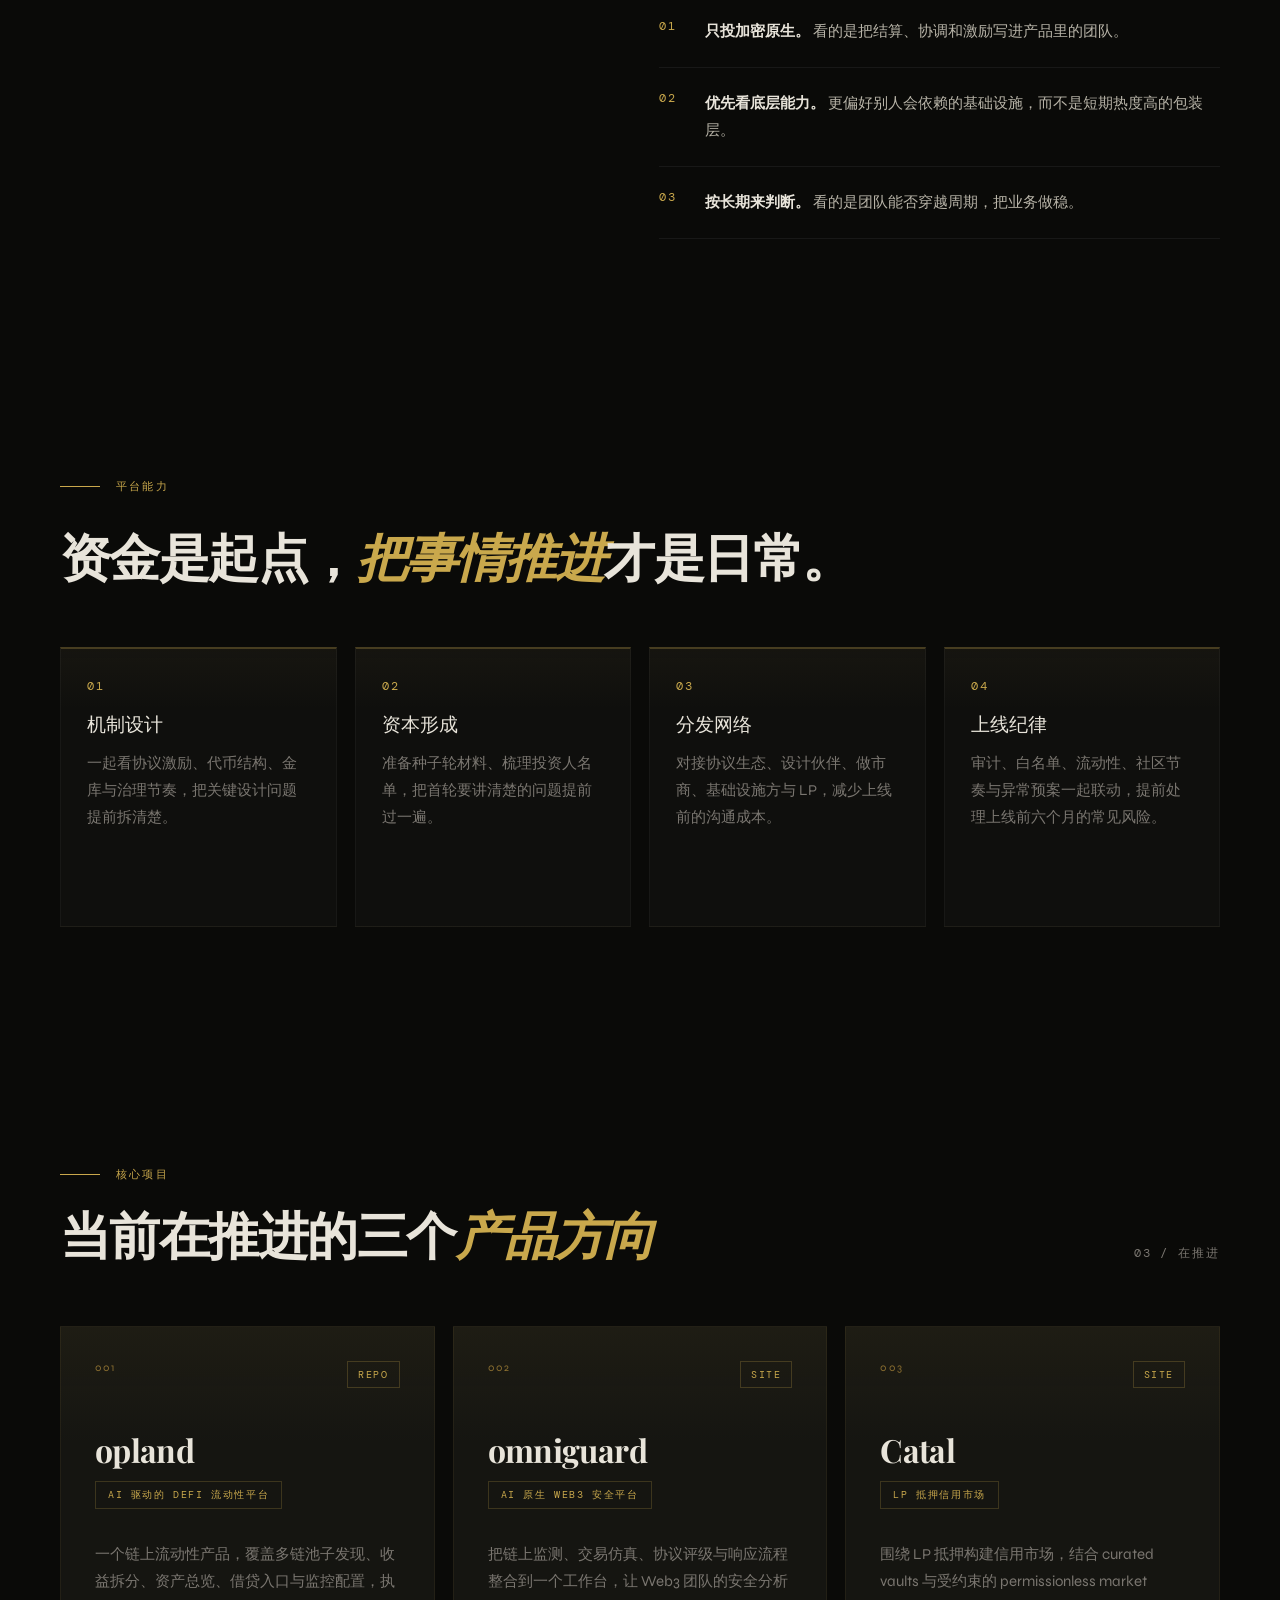
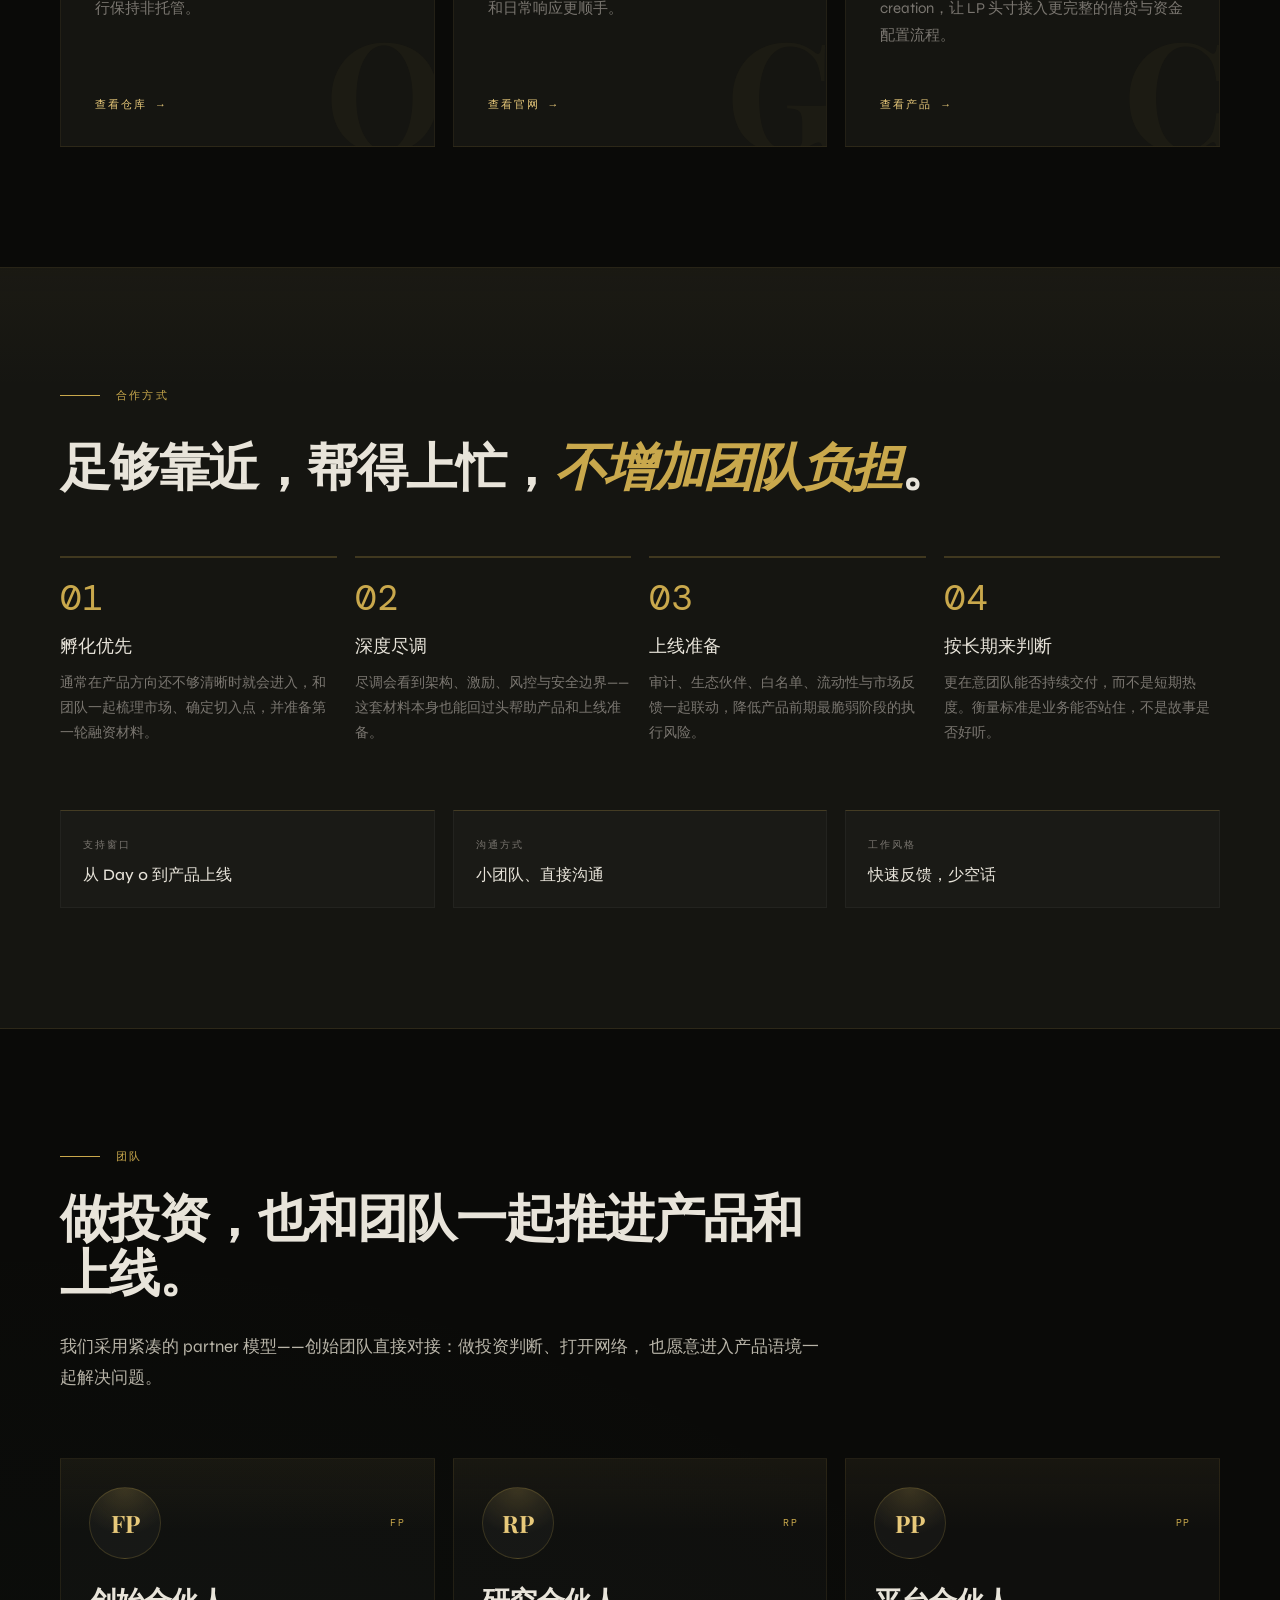
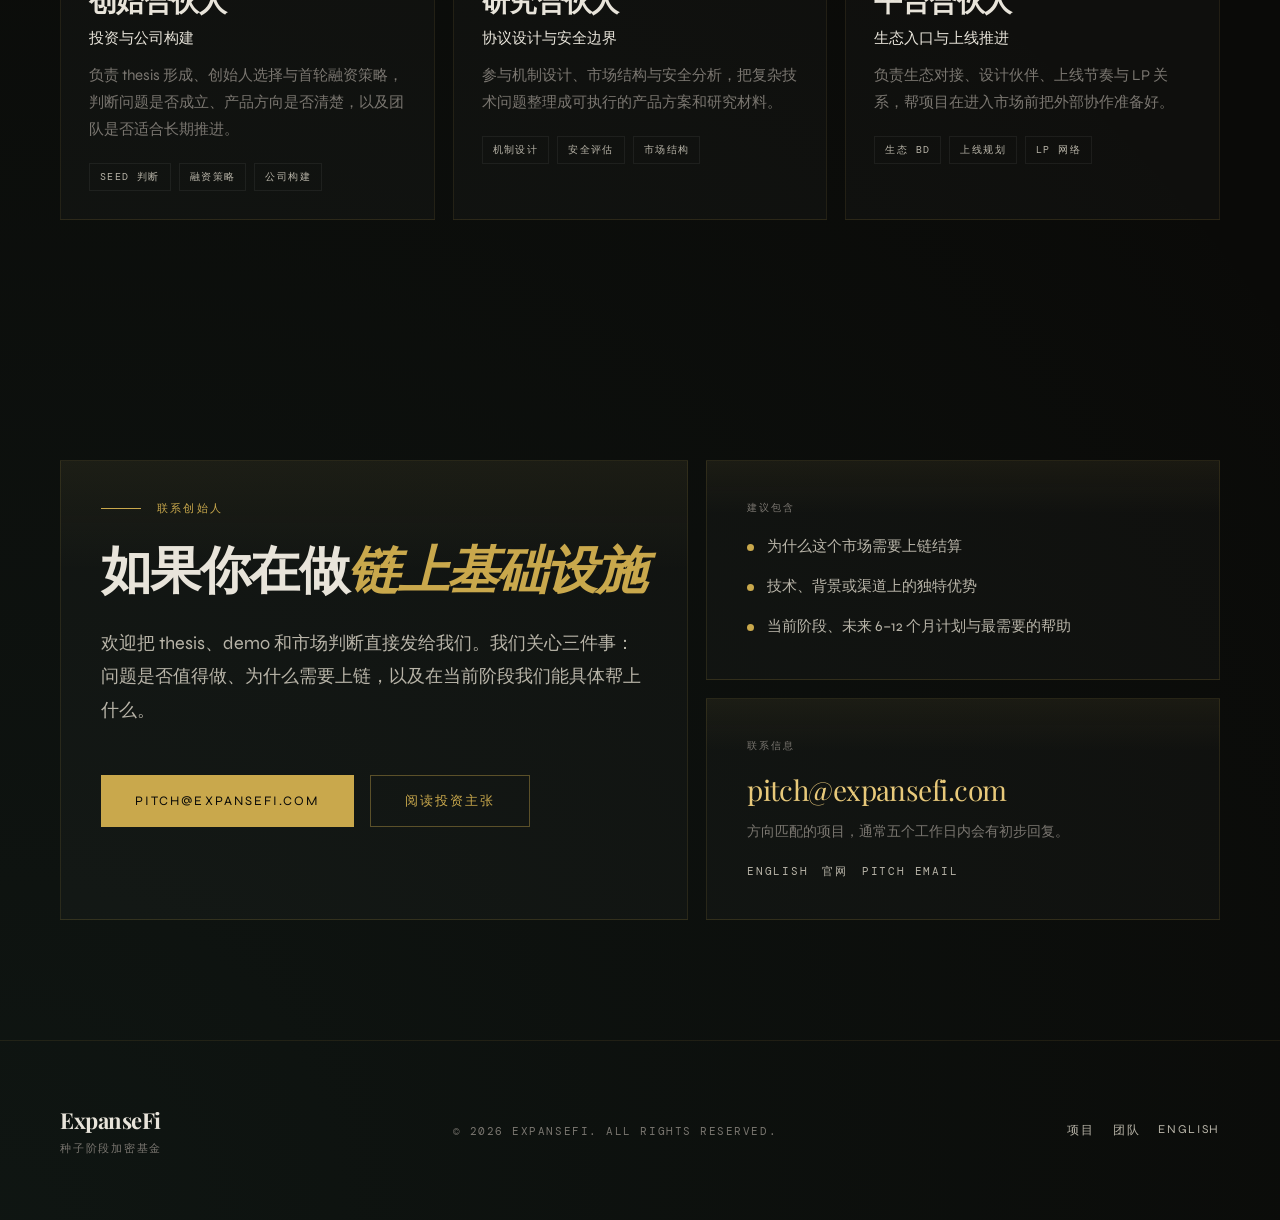
==== commit 9df2aa3b: "Drop Asia-Pacific starting point phrasing in hero note" ====
--- a/index.html
+++ b/index.html
@@ -119,7 +119,7 @@
           <div class="hero-notes fade-in d5">
             <div class="hero-note">
               <span class="hero-note-label">覆盖区域</span>
-              <strong>以亚太为起点，覆盖全球加密市场</strong>
+              <strong>覆盖全球加密市场</strong>
             </div>
             <div class="hero-note">
               <span class="hero-note-label">进入阶段</span>
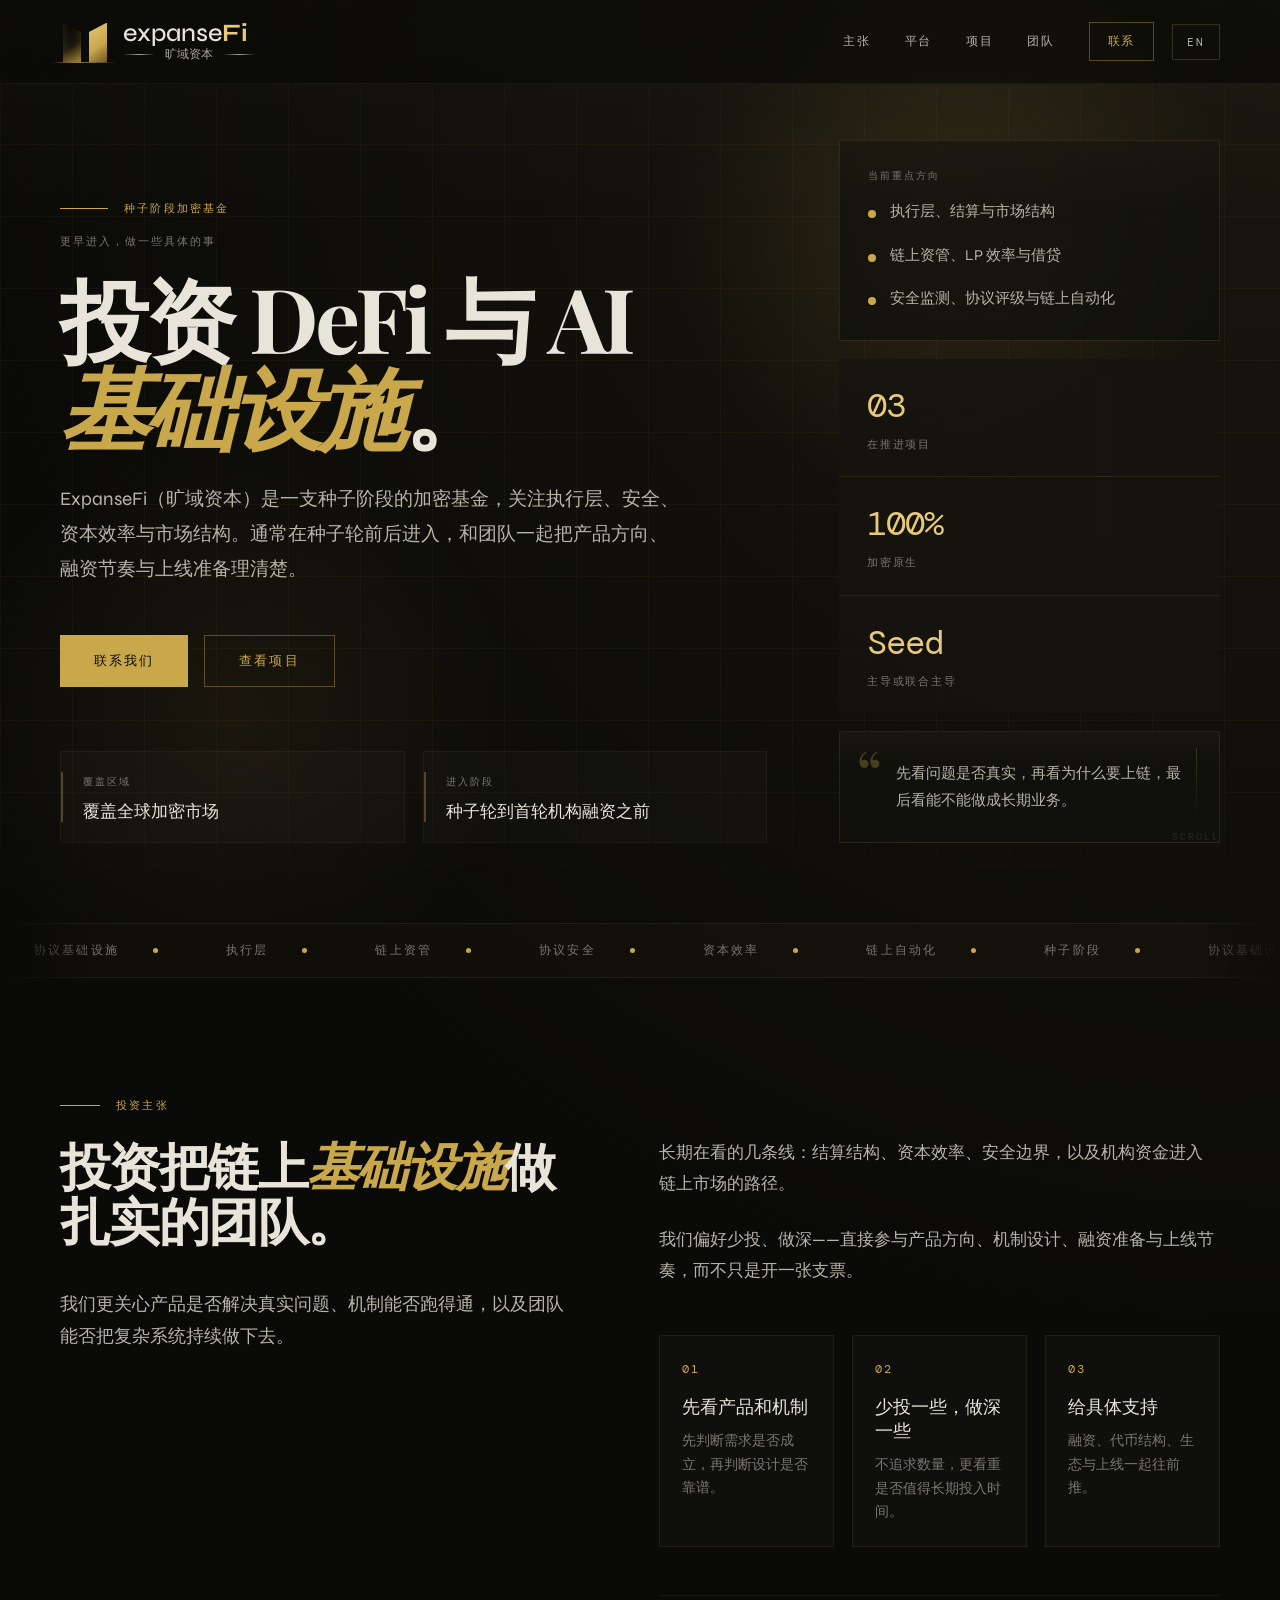
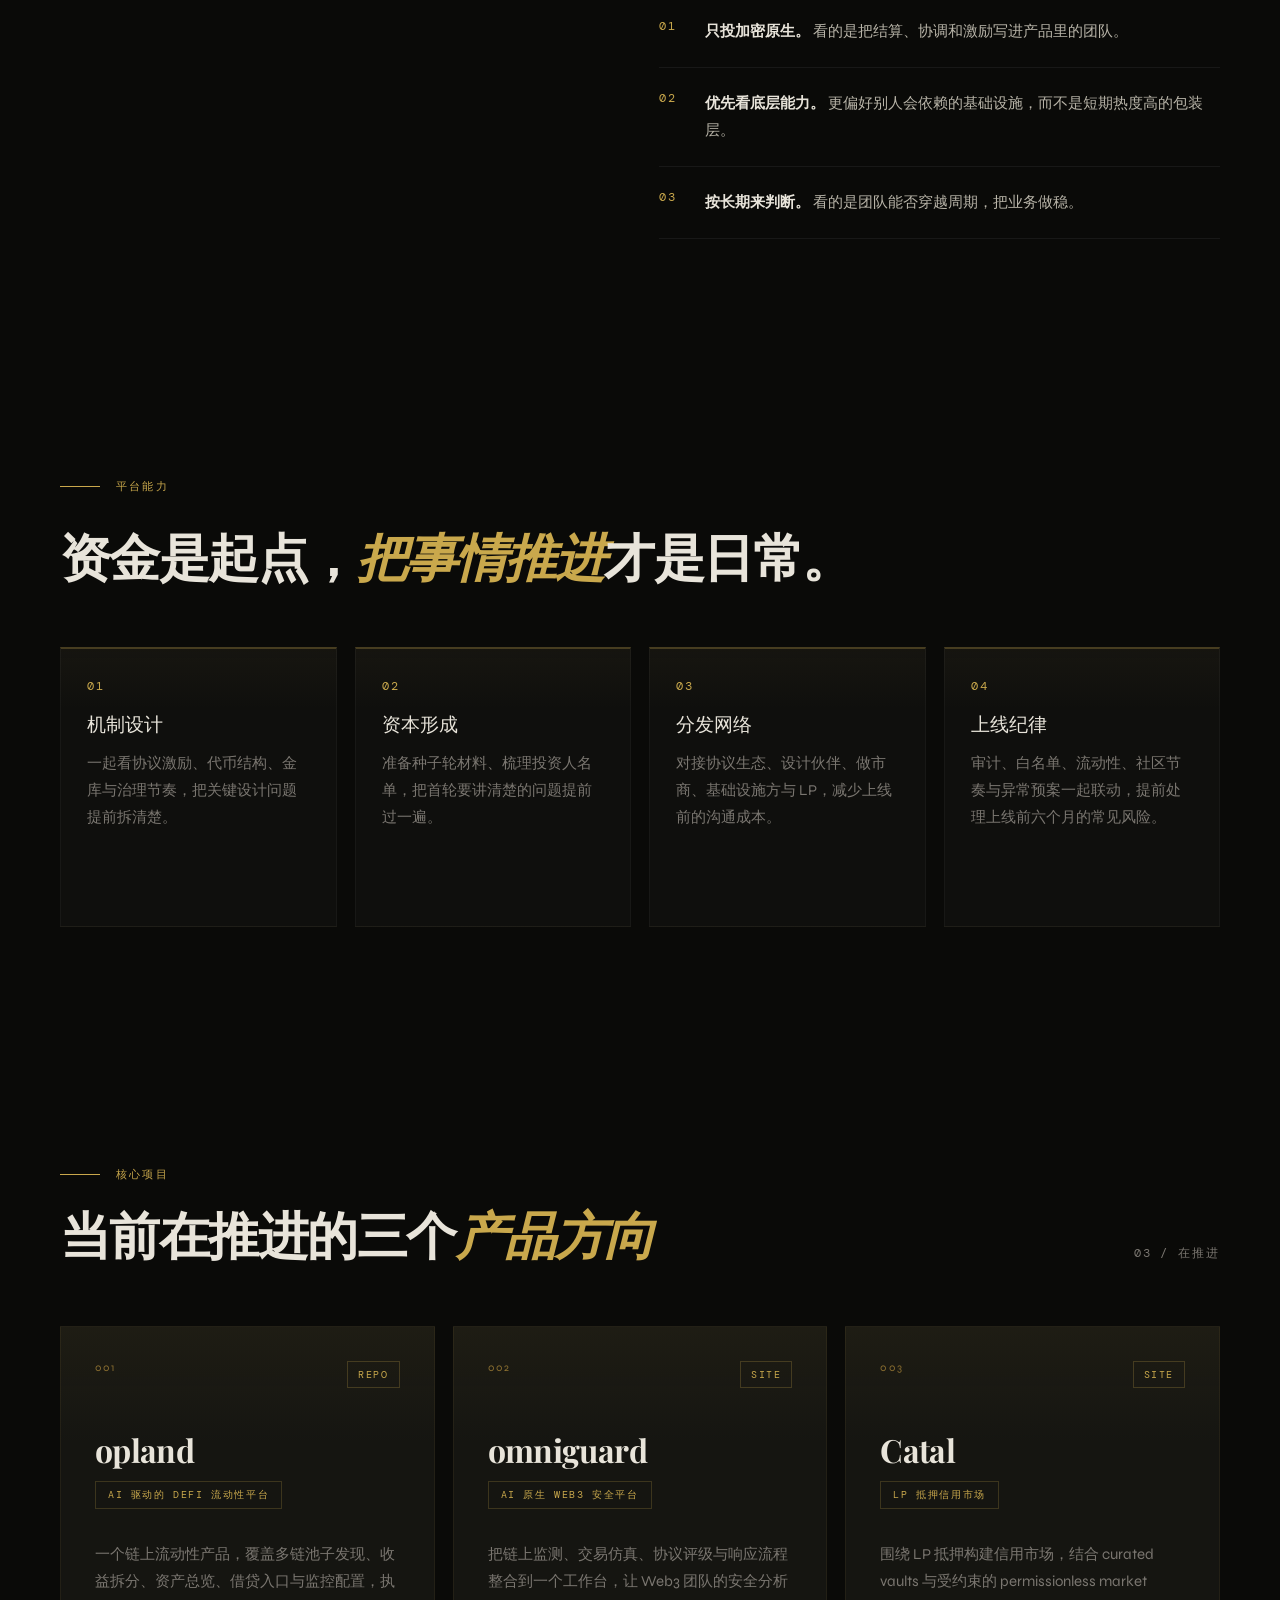
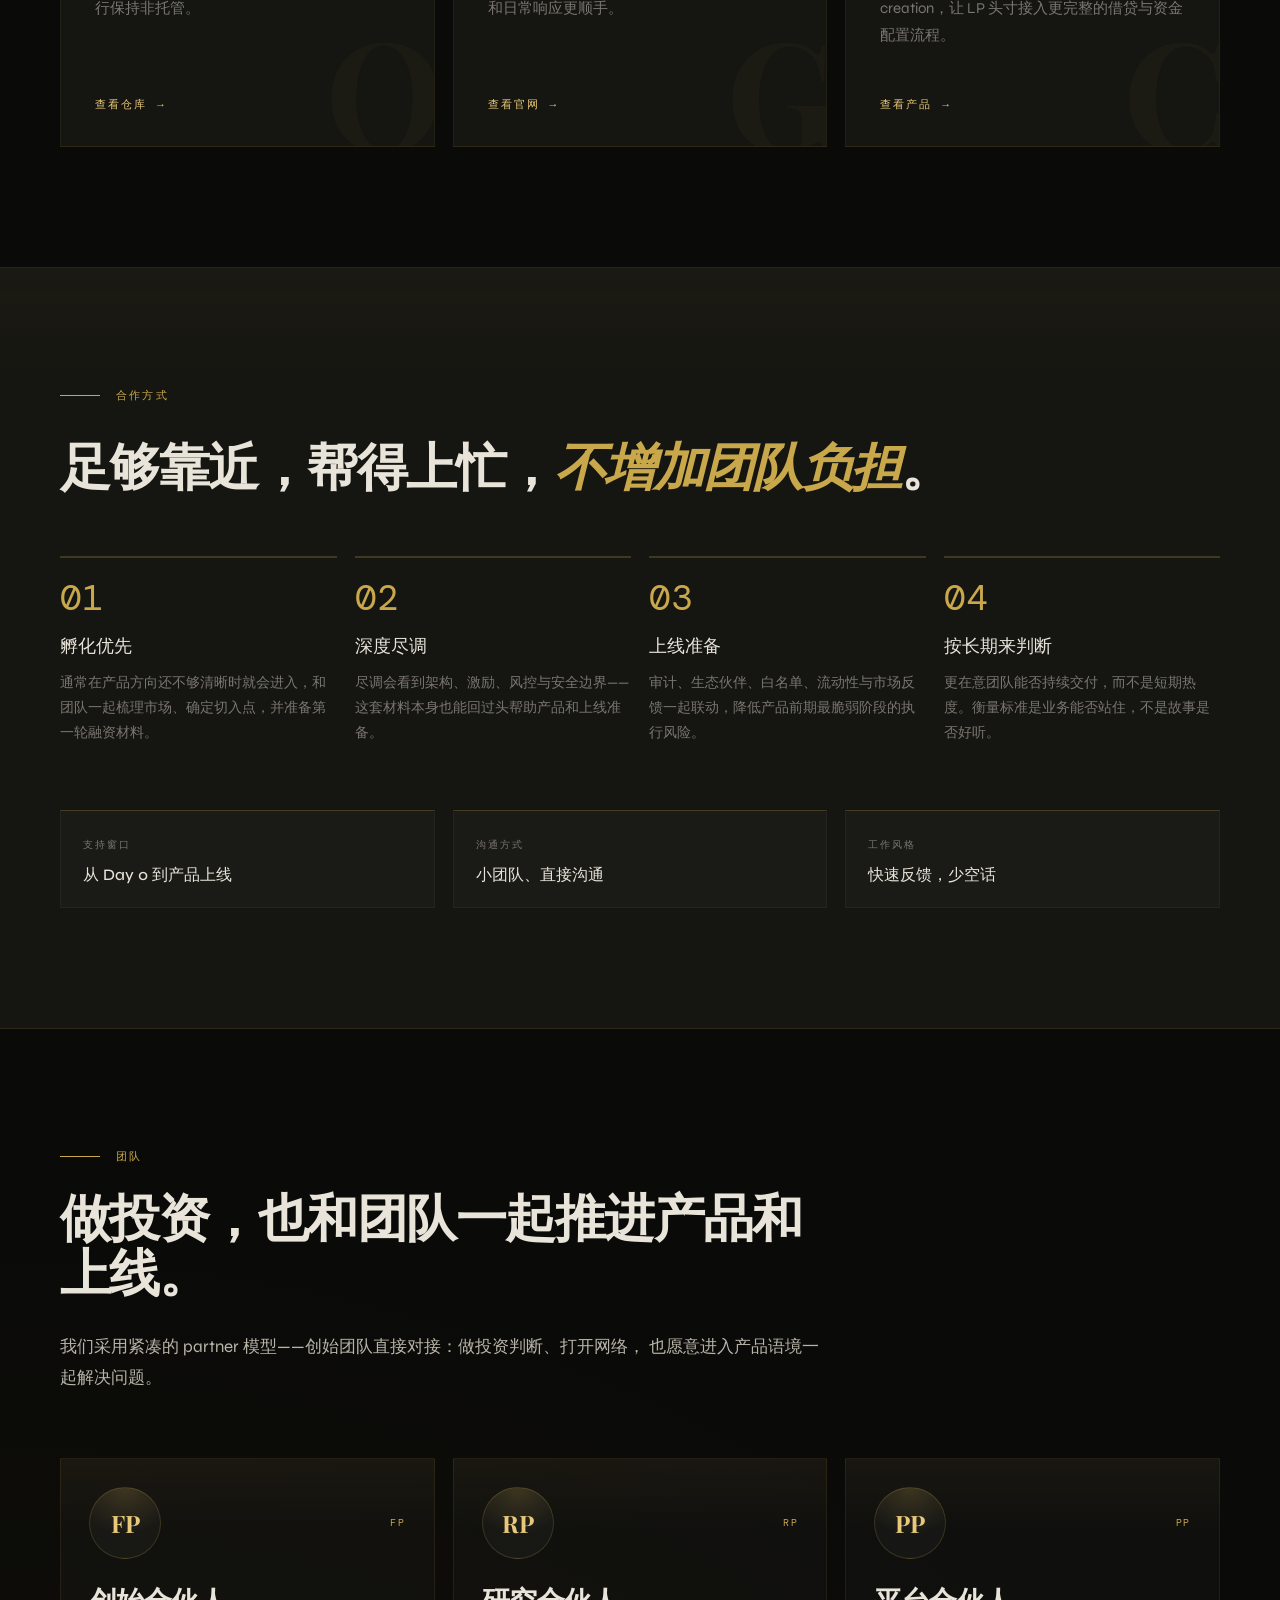
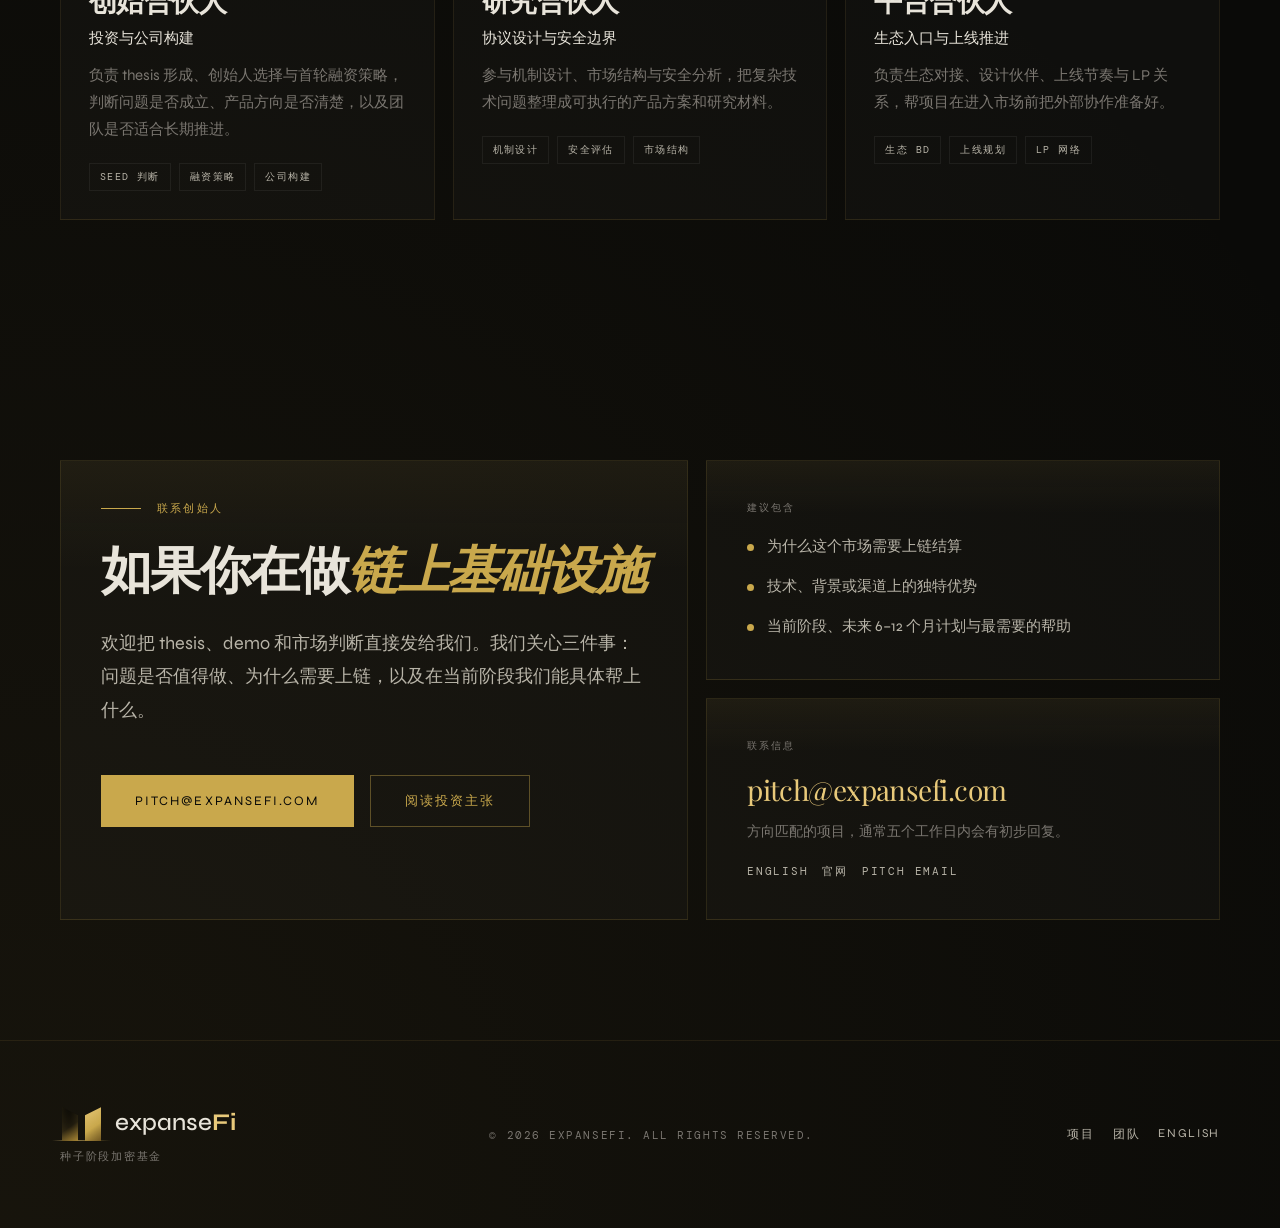
==== commit dcfda7d5: "Update logo to match gold brand theme" ====
--- a/index.html
+++ b/index.html
@@ -37,11 +37,14 @@
   <div id="cursor-ring" aria-hidden="true"></div>
 
   <nav id="navbar" class="navbar" aria-label="主导航">
-    <a href="#hero" class="logo">
-      <span class="logo-mark">EF</span>
-      <span class="logo-text">
-        <strong>ExpanseFi</strong>
-        <small>旷域资本 · Crypto Seed Fund</small>
+    <a href="#hero" class="logo" aria-label="ExpanseFi 旷域资本">
+      <span class="logo-mark" aria-hidden="true">
+        <span class="logo-panel logo-panel-dark"></span>
+        <span class="logo-panel logo-panel-gold"></span>
+      </span>
+      <span class="logo-text" aria-hidden="true">
+        <strong class="logo-name">expanse<span>Fi</span></strong>
+        <small class="logo-subline">旷域资本</small>
       </span>
     </a>
 
@@ -358,7 +361,13 @@
 
   <footer>
     <div class="footer-brand">
-      <div class="footer-logo">ExpanseFi</div>
+      <div class="footer-logo">
+        <span class="logo-mark" aria-hidden="true">
+          <span class="logo-panel logo-panel-dark"></span>
+          <span class="logo-panel logo-panel-gold"></span>
+        </span>
+        <span class="logo-name">expanse<span>Fi</span></span>
+      </div>
       <p class="footer-tagline">种子阶段加密基金</p>
     </div>
     <div class="footer-copy">© <span data-current-year></span> ExpanseFi. All rights reserved.</div>
--- a/global.css
+++ b/global.css
@@ -21,7 +21,7 @@
 body {
   background:
     radial-gradient(circle at top right, rgba(201, 168, 76, 0.08), transparent 22%),
-    radial-gradient(circle at bottom left, rgba(74, 155, 138, 0.08), transparent 26%),
+    radial-gradient(circle at bottom left, rgba(138, 110, 48, 0.1), transparent 26%),
     var(--ink);
   color: var(--text-primary);
   font-family: var(--font-sans);
@@ -172,41 +172,91 @@
 .logo {
   display: inline-flex;
   align-items: center;
-  gap: 14px;
+  gap: 13px;
+  min-width: max-content;
+  padding: 6px 0;
 }
 
 .logo-mark {
-  width: 40px;
+  position: relative;
+  width: 50px;
+  height: 42px;
+  display: inline-flex;
+  align-items: flex-end;
+  justify-content: center;
+  gap: 8px;
+  flex: 0 0 auto;
+  isolation: isolate;
+}
+
+.logo-mark::after {
+  content: "";
+  position: absolute;
+  right: -8px;
+  bottom: 0;
+  left: -8px;
+  height: 1px;
+  background: linear-gradient(90deg, transparent, rgba(232, 201, 122, 0.76), rgba(201, 168, 76, 0.5), transparent);
+  opacity: 0.82;
+}
+
+.logo-panel {
+  position: relative;
+  z-index: 1;
+  width: 18px;
   height: 40px;
-  border: 1px solid rgba(201, 168, 76, 0.46);
-  display: inline-flex;
-  align-items: center;
-  justify-content: center;
-  color: var(--gold);
-  font-family: var(--font-mono);
+  transform-origin: bottom center;
+  box-shadow:
+    0 12px 22px rgba(0, 0, 0, 0.28),
+    inset 0 -7px 12px rgba(201, 168, 76, 0.22);
+}
+
+.logo-panel-dark {
+  clip-path: polygon(0 0, 100% 24%, 100% 100%, 0 100%);
+  background: linear-gradient(145deg, #050504 6%, #18140b 56%, #9f7d2e 100%);
+}
+
+.logo-panel-gold {
+  clip-path: polygon(0 24%, 100% 0, 100% 100%, 0 100%);
+  background: linear-gradient(145deg, var(--gold-light) 0%, var(--gold) 58%, #5a4317 100%);
+}
+
+.logo-text {
+  display: grid;
+  gap: 4px;
+  justify-items: start;
+}
+
+.logo-name {
+  color: var(--text-primary);
+  font-family: var(--font-sans);
+  font-size: 25px;
+  font-weight: 500;
+  line-height: 0.86;
+  letter-spacing: 0;
+}
+
+.logo-name span {
+  color: var(--gold-light);
+  font-weight: 700;
+}
+
+.logo-subline {
+  display: grid;
+  grid-template-columns: 32px auto 32px;
+  align-items: center;
+  gap: 10px;
+  color: rgba(232, 228, 218, 0.72);
   font-size: 12px;
-  letter-spacing: 0.16em;
-}
-
-.logo-text {
-  display: flex;
-  flex-direction: column;
-  gap: 2px;
-}
-
-.logo-text strong {
-  font-family: var(--font-display);
-  font-size: 21px;
-  font-weight: 700;
-  letter-spacing: -0.01em;
-}
-
-.logo-text small {
-  color: var(--text-dim);
-  font-family: var(--font-mono);
-  font-size: 10px;
-  letter-spacing: 0.16em;
-  text-transform: uppercase;
+  line-height: 1;
+  letter-spacing: 0;
+}
+
+.logo-subline::before,
+.logo-subline::after {
+  content: "";
+  height: 1px;
+  background: linear-gradient(90deg, transparent, rgba(232, 228, 218, 0.72), transparent);
 }
 
 .nav-links {
@@ -388,7 +438,7 @@
   inset: 0;
   background:
     radial-gradient(circle at 74% 24%, rgba(201, 168, 76, 0.14), transparent 24%),
-    radial-gradient(circle at 18% 78%, rgba(74, 155, 138, 0.12), transparent 22%),
+    radial-gradient(circle at 18% 78%, rgba(138, 110, 48, 0.12), transparent 22%),
     linear-gradient(180deg, rgba(255, 255, 255, 0.02), transparent 24%);
   pointer-events: none;
 }
@@ -1389,14 +1439,29 @@
 
 .footer-brand {
   display: grid;
-  gap: 6px;
+  gap: 8px;
 }
 
 .footer-logo {
-  font-family: var(--font-display);
-  font-size: 22px;
-  font-weight: 700;
-  letter-spacing: -0.02em;
+  display: inline-flex;
+  align-items: center;
+  gap: 12px;
+  width: max-content;
+}
+
+.footer-logo .logo-mark {
+  width: 43px;
+  height: 36px;
+  gap: 7px;
+}
+
+.footer-logo .logo-panel {
+  width: 16px;
+  height: 34px;
+}
+
+.footer-logo .logo-name {
+  font-size: 24px;
 }
 
 .footer-tagline {
@@ -1450,6 +1515,14 @@
 }
 
 @media (max-width: 1024px) {
+  .nav-links {
+    gap: 24px;
+  }
+
+  .logo-subline {
+    display: none;
+  }
+
   .thesis-grid {
     grid-template-columns: 1fr;
     gap: 56px;
@@ -1481,8 +1554,23 @@
     display: flex;
   }
 
-  .logo-text small {
-    display: none;
+  .logo {
+    gap: 10px;
+  }
+
+  .logo-mark {
+    width: 42px;
+    height: 36px;
+    gap: 7px;
+  }
+
+  .logo-panel {
+    width: 15px;
+    height: 34px;
+  }
+
+  .logo-name {
+    font-size: 22px;
   }
 
   .hero {
